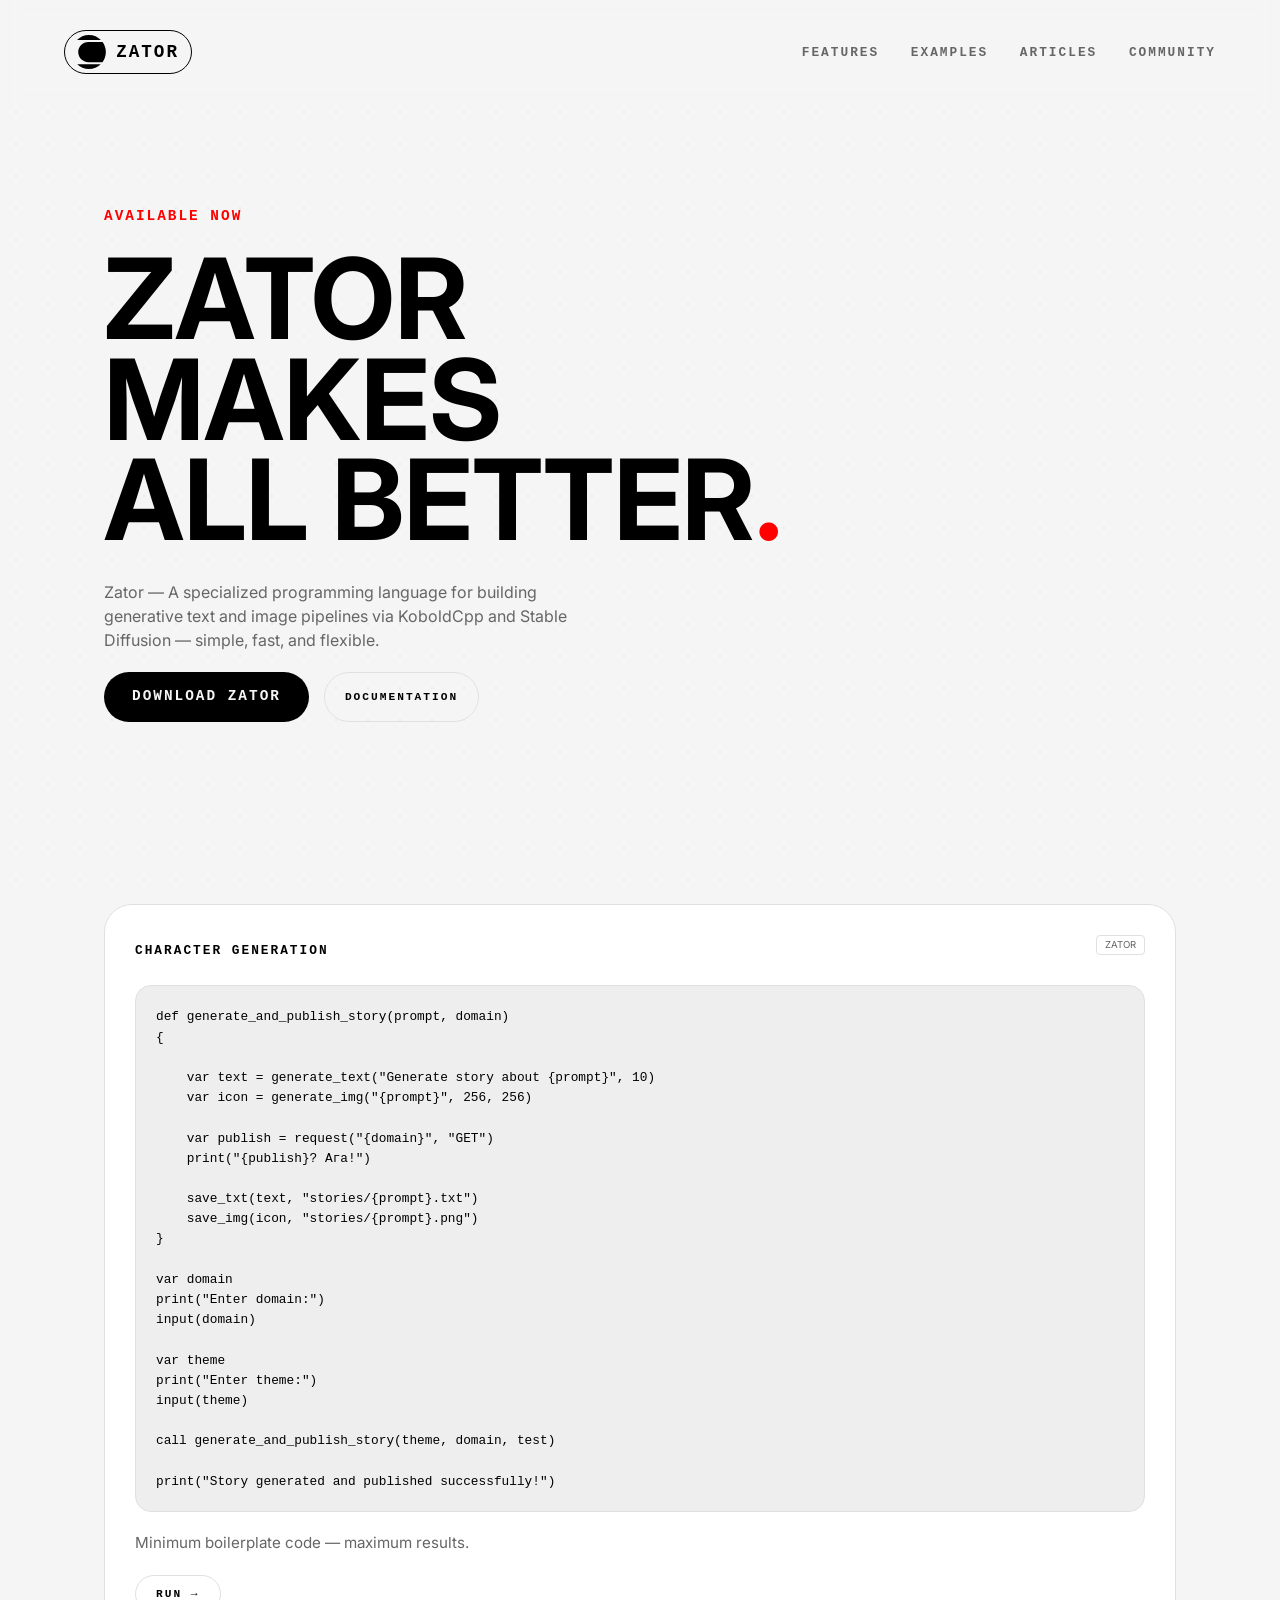
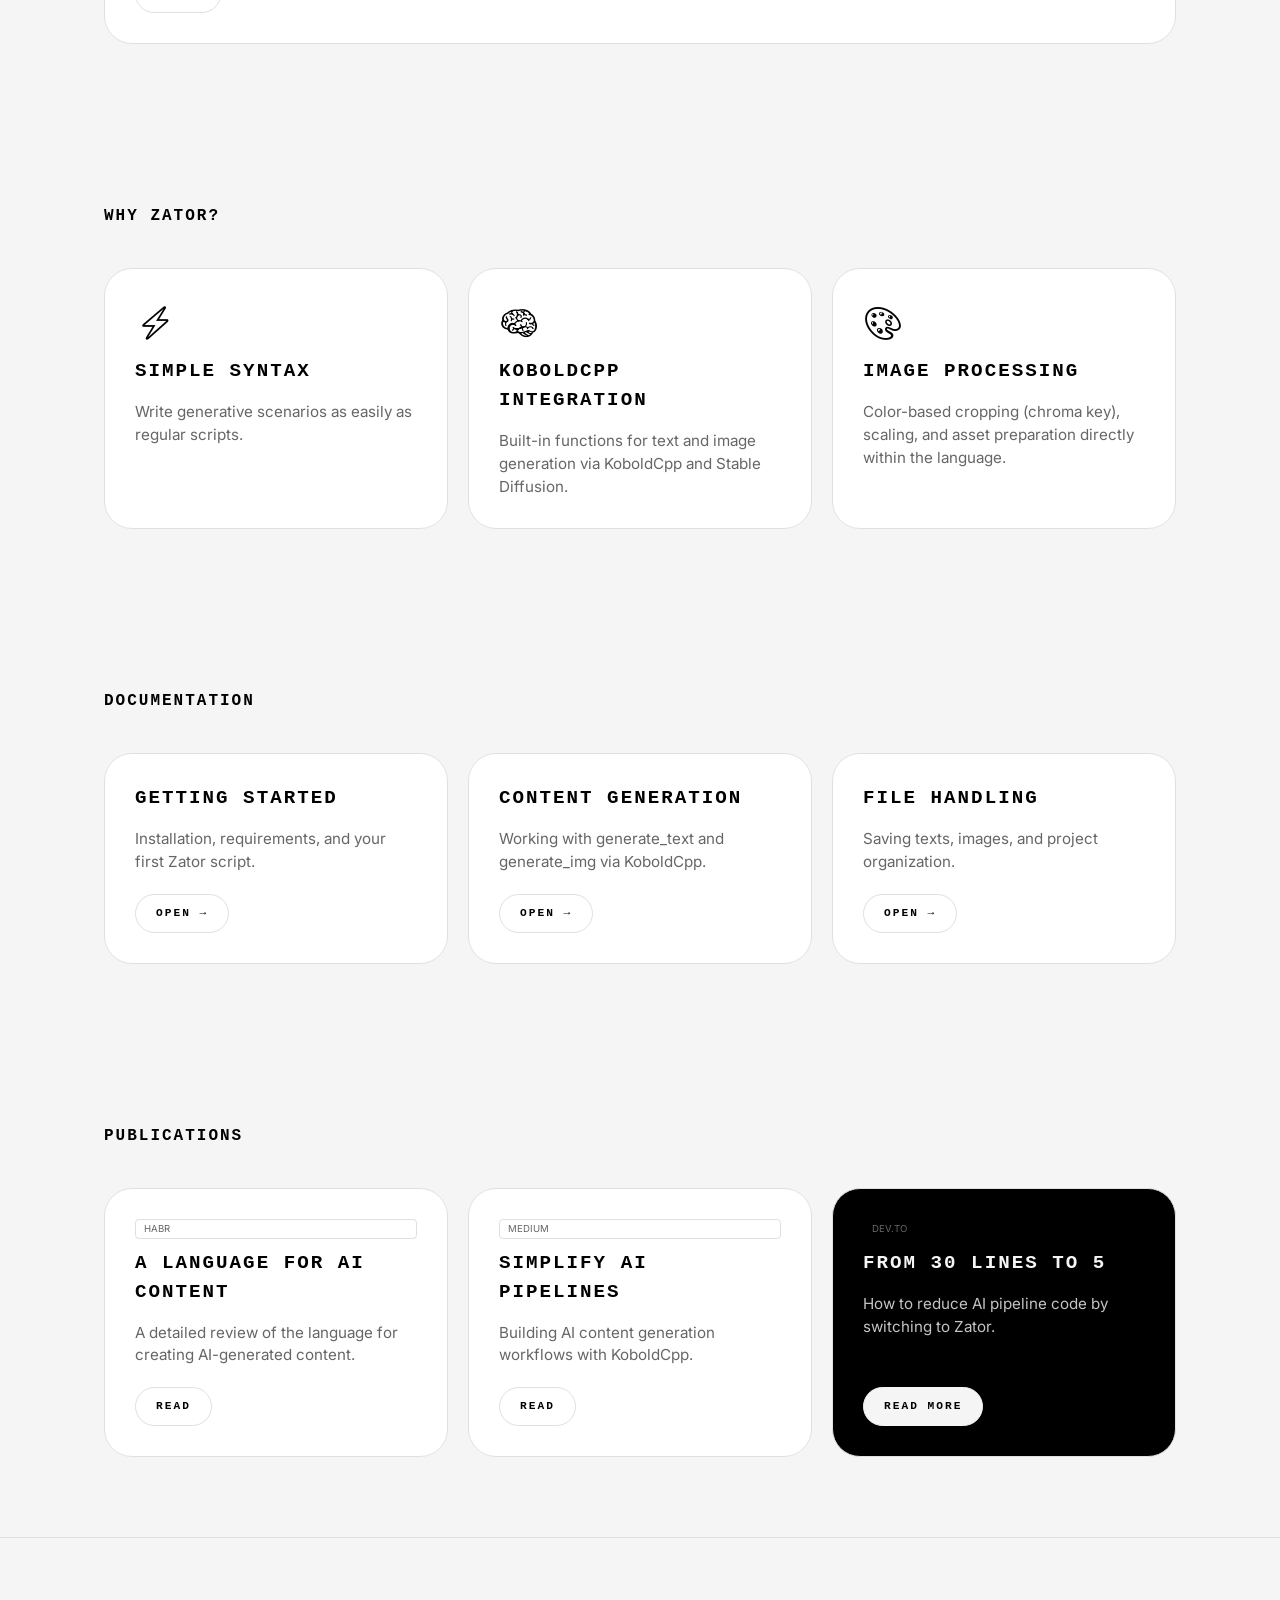
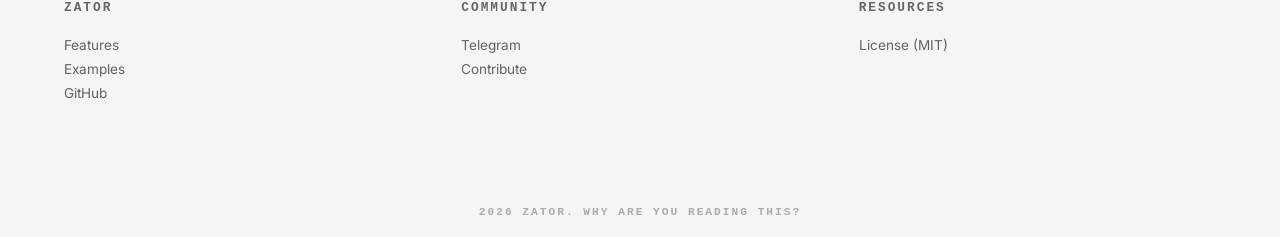
==== index.html @ 0984778e "Add files via upload" ====
<!DOCTYPE html>
<html lang="ru">
<head>
	<meta charset="UTF-8" />
	<meta name="viewport" content="width=device-width, initial-scale=1.0" />
	<link href="images/icon-black.svg" rel="icon">
	<title>Zator</title>
	
	<link rel="stylesheet" href="style.css">
    <link rel="preconnect" href="https://fonts.googleapis.com">
    <link rel="preconnect" href="https://fonts.gstatic.com" crossorigin>
	<link href="https://fonts.googleapis.com/css2?family=Noto+Emoji:wght@300..700&display=swap" rel="stylesheet">
    <link href="https://fonts.googleapis.com/css2?family=Inter:wght@300;400;700&family=JetBrains+Mono:wght@400;700&display=swap" rel="stylesheet">
	
	<script>
    (function() {
        if (!sessionStorage.getItem('lang_redirected')) {
            const userLang = navigator.language || navigator.userLanguage; 
            
            if (!userLang.toLowerCase().startsWith('ru')) {
                sessionStorage.setItem('lang_redirected', 'true');
                window.location.href = 'en.html'; 
            }
        }
    })();
</script>
</head>
<body>

    <div class="grid-bg"></div>

    <header>
        <div class="logo-box ndot">
            <img src="images/icon-black.svg" alt="Logo" height="34" style="margin-right: 10px;">
            ZATOR
        </div>
        <nav class="ndot">
            <a href="#features">Features</a>
            <a href="#examples">Examples</a>
            <a href="#articles">Articles</a>
            <a href="#community">Community</a>
        </nav>
    </header>

    <main>
	<div>
        <!-- Hero Section -->
        <section class="hero">
            <p class="hero-badge ndot">Available Now</p>
            <h1>ZATOR<br>MAKES<br>ALL BETTER<span style="color: var(--accent-red);">.</span></h1>
            <p style="max-width: 500px; color: var(--text-soft);">
                Zator — специализированный язык программирования для генерации и обработки AI-контента через KoboldCpp и Stable Diffusion.
            </p>
            <div style="display: flex; gap: 15px; flex-wrap: wrap;">
                <a href="https://github.com/4ds-dev/zator/releases/latest/download/zator.exe" class="btn btn-black ndot">Download .EXE</a>
                <a href="https://github.com/4ds-dev/zator/blob/main/README.md" class="btn btn-outline ndot">Documentation</a>
            </div>
        </section>
	
        <!-- Main Example Widget -->
        <section id="examples">
            <div class="card" style="width: 100%;">
                <div style="display: flex; justify-content: space-between; align-items: center;">
                    <span class="ndot" style="font-size: 0.8rem;">Script Example</span>
                    <span class="tag">zator_v0.0.2</span>
                </div>
                <pre><code>def generate_and_publish_story(prompt, domain)
{

    var text = generate_text("Generate story about {prompt}", 10)
    var icon = generate_img("{prompt}", 256, 256)

    var publish = request("{domain}", "GET")
    print("{publish}? Ага!")

    save_txt(text, "stories/{prompt}.txt")
    save_img(icon, "stories/{prompt}.png")
}

var domain
print("Enter domain:")
input(domain)

var theme
print("Enter theme:")
input(theme)

call generate_and_publish_story(theme, domain, test)

print("Story generated and published successfully!")</code></pre>
                <p>Минимум кода — максимум результата.</p>
			<a href="/interpreter" class="btn btn-outline ndot" style="font-size: 0.7rem;">Run →</a>
            </div>
        </section>

        <!-- Features Grid -->
        <section id="features">
            <h2 class="ndot" style="margin-bottom: 40px; font-size: 1rem;">Capabilities</h2>
            <div class="grid-layout">
                <div class="card">
                    <span class="emoji">⚡</span>
                    <h3 class="ndot">Simple Syntax</h3>
                    <p>Пишите генеративные сценарии так же легко, как обычные скрипты.</p>
                </div>
                <div class="card">
                    <span class="emoji">🧠</span>
                    <h3 class="ndot">KoboldCpp</h3>
                    <p>Встроенная интеграция для генерации текста и изображений.</p>
                </div>
                <div class="card">
                    <span class="emoji">🎨</span>
                    <h3 class="ndot">Processing</h3>
                    <p>Обрезка по цвету (chroma key) и масштабирование прямо в языке.</p>
                </div>
            </div>
        </section>

        <!-- Documentation Blocks -->
        <section id="docs">
            <h2 class="ndot" style="margin-bottom: 40px; font-size: 1rem;">Resources</h2>
            <div class="grid-layout">
                <div class="card">
                    <h3 class="ndot">Getting Started</h3>
                    <p>Установка и ваш первый скрипт.</p>
                    <a href="https://github.com/4ds-dev/zator/blob/main/README.md#2" class="btn btn-outline ndot" style="font-size: 0.7rem;">Open →</a>
                </div>
                <div class="card">
                    <h3 class="ndot">AI Functions</h3>
                    <p>Работа с generate_text и generate_img.</p>
                    <a href="https://github.com/4ds-dev/zator/blob/main/README.md#4" class="btn btn-outline ndot" style="font-size: 0.7rem;">Open →</a>
                </div>
                <div class="card">
                    <h3 class="ndot">File System</h3>
                    <p>Сохранение и организация проектов.</p>
                    <a href="https://github.com/4ds-dev/zator/blob/main/README.md#6" class="btn btn-outline ndot" style="font-size: 0.7rem;">Open →</a>
                </div>
            </div>
        </section>

        <!-- Articles -->
        <section id="articles">
            <h2 class="ndot" style="margin-bottom: 40px; font-size: 1rem;">Press</h2>
            <div class="grid-layout">
                <div class="card">
                    <span class="platform-tag">Habr</span>
                    <h3 class="ndot">Язык для AI-контента</h3>
                    <p>Подробный обзор интеграции с KoboldCpp.</p>
                    <a href="https://habr.com/ru/articles/1002076/" class="btn btn-outline ndot" style="font-size: 0.7rem;">Read</a>
                </div>
                <div class="card">
                    <span class="platform-tag">Medium</span>
                    <h3 class="ndot">Simplify Pipelines</h3>
                    <p>Building AI content generation workflows.</p>
                    <a href="#" class="btn btn-outline ndot" style="font-size: 0.7rem;">Read</a>
                </div>
                <article class="card" style="background: var(--text); color: var(--bg);">
                    <span class="platform-tag" style="border-color: rgba(0,0,0,0.2);">Dev.to</span>
                    <h3 class="ndot" style="color: var(--bg);">From 30 Lines to 5</h3>
                    <p style="color: var(--bg); opacity: 0.8;">How to reduce boilerplate in your AI projects by switching to Zator.</p>
                    <a href="https://dev.to/4ds-dev/from-30-lines-of-python-to-5-lines-of-zator-building-ai-pipelines-the-simple-way-81a" class="btn-outline ndot" style="background: var(--bg); color: var(--text); border-color: var(--bg);">Read More</a>
                </article>
            </div>
        </section>
    </main>

    <!-- Footer -->
    <footer>
        <div>
            <h5 class="ndot">Zator</h5>
            <ul>
                <li><a href="/#features">Возможности</a></li>
                <li><a href="/#examples">Примеры</a></li>
                <li><a href="https://github.com/4ds-dev/zator">GitHub</a></li>
            </ul>
        </div>
        <div>
            <h5 class="ndot">Community</h5>
            <ul>
                <li><a href="https://t.me/test4ds">Telegram</a></li>
                <li><a href="https://t.me/testhleb">Support</a></li>
            </ul>
        </div>
        <div>
            <h5 class="ndot">Legal</h5>
            <ul>
                <li><a href="https://github.com/4ds-dev/zator?tab=MIT-1-ov-file">License (MIT)</a></li>
            </ul>
        </div>
    </footer>

    <div class="footer-bottom ndot">
        2026 Zator. Бебебе. 
    </div>

    <script>
        // Эффект появления при скролле
        const observer = new IntersectionObserver((entries) => {
            entries.forEach(entry => {
                if (entry.isIntersecting) {
                    entry.target.style.opacity = '1';
                    entry.target.style.transform = 'translateY(0)';
                }
            });
        }, { threshold: 0.1 });

        document.querySelectorAll('.card, section h2').forEach(el => {
            el.style.opacity = '0';
            el.style.transform = 'translateY(20px)';
            el.style.transition = 'all 0.6s ease-out';
            observer.observe(el);
        });
    </script>
</body>
</html>
---- style.css ----
:root {
    --bg: #000000;
    --text: #ffffff;
    --accent-red: #ff0000;
    --card-bg: #111111;
    --border: #222222;
    --text-soft: #999999;
    --code-bg: #0a0a0a;
}

@media (prefers-color-scheme: light) {
    :root {
        --bg: #f5f5f5;
        --text: #000000;
        --card-bg: #ffffff;
        --border: #e0e0e0;
        --text-soft: #666666;
        --code-bg: #eeeeee;
    }
}

/* ������� ��������� */
* {
    margin: 0;
    padding: 0;
    box-sizing: border-box;
    cursor: crosshair;
}

body {
    font-family: 'Inter', sans-serif;
    background-color: var(--bg);
    color: var(--text);
    line-height: 1.5;
    overflow-x: hidden;
}

.ndot {
    text-transform: uppercase;
    letter-spacing: 2px;
    font-weight: 700;
    font-family: 'Courier New', Courier, monospace;
}

/* �������� ����� Nothing */
.grid-bg {
    position: fixed;
    top: 0; left: 0; width: 100%; height: 100%;
    background-image: radial-gradient(var(--border) 1px, transparent 1px);
    background-size: 32px 32px;
    z-index: -1;
    opacity: 0.5;
}

/* ��������� */
header {
    padding: 30px 5vw;
    display: flex;
    justify-content: space-between;
    align-items: center;
    position: sticky;
    top: 0;
    background: rgba(var(--bg), 0.8);
    backdrop-filter: blur(10px);
    z-index: 100;
}

.logo-box {
    border: 1.5px solid var(--text);
    padding: 4px 12px;
    border-radius: 50px;
    font-size: 1.1rem;
    display: flex;
    align-items: center;
    text-decoration: none;
    color: var(--text);
}

nav a {
    text-decoration: none;
    color: var(--text-soft);
    margin-left: 20px;
    font-size: 0.8rem;
    transition: color 0.2s;
}

nav a:hover { color: var(--text); }

/* ������� */
main {
    max-width: 1200px;
    margin: 0 auto;
    padding: 0 5vw;
}

section { padding: 80px 0; }

/* Hero ������ */
.hero {
    min-height: 80vh;
    display: flex;
    flex-direction: column;
    justify-content: center;
}

.hero-badge {
    color: var(--accent-red);
    font-size: 0.9rem;
    margin-bottom: 20px;
}

.hero h1, .section-title {
    font-size: clamp(3rem, 10vw, 7rem);
    line-height: 0.9;
    margin-bottom: 30px;
    font-weight: 700;
}

.emoji {
    font-family: "Noto Emoji", sans-serif;
    font-weight: 700;
    font-size: 2rem; 
    margin-bottom: 10px;
}

/* ����� � �������� */
.grid-layout {
    display: grid;
    grid-template-columns: repeat(auto-fit, minmax(300px, 1fr));
    gap: 20px;
}

.card {
    background: var(--card-bg);
    border: 1px solid var(--border);
    border-radius: 28px;
    padding: 30px;
    transition: transform 0.3s cubic-bezier(0.4, 0, 0.2, 1);
    display: flex;
    flex-direction: column;
    text-decoration: none;
    color: inherit;
}

.card:hover { transform: scale(1.01); border-color: var(--text-soft); }
.card h3 { font-size: 1.2rem; margin-bottom: 15px; }
.card p { color: var(--text-soft); font-size: 0.95rem; flex-grow: 1; }

/* ������ */
.btn {
    display: inline-flex;
    align-items: center;
    justify-content: center;
    padding: 14px 28px;
    border-radius: 50px;
    text-decoration: none;
    font-weight: 700;
    font-size: 0.9rem;
    margin-top: 20px;
    transition: 0.2s;
}

.btn-black { background: var(--text); color: var(--bg); }
.btn-outline {
	display: inline-flex;
	align-items: center;
	justify-content: center;
	padding: 10px 20px;
	border-radius: 50px;
	border: 1px solid var(--border);
	color: var(--text);
	text-decoration: none;
	font-weight: 700;
	font-size: 0.7rem;
	transition: 0.2s;
	width: fit-content;
}

.btn-outline:hover { 
	background: var(--text); 
	color: var(--bg); 
}

/* ���� */
.platform-tag, .tag {
    font-size: 0.6rem;
    text-transform: uppercase;
    padding: 2px 8px;
    border: 1px solid var(--border);
    border-radius: 4px;
    margin-bottom: 10px;
    display: inline-block;
    color: var(--text-soft);
}

/* ����� ���� */
pre {
    padding: 20px;
    border-radius: 16px;
    font-family: 'JetBrains Mono', monospace;
    font-size: 0.8rem;
    overflow-x: auto;
    margin: 20px 0;
    background: var(--code-bg);
    color: var(--text);
    border: 1px solid var(--border);
}

.c-kw { color: var(--text); font-weight: 700; }
.c-st { color: var(--text-soft); }             
.c-fn { color: var(--accent-red); }            
.c-cm { color: #444; font-style: italic; }     

/* ����� ��� ��������� Zator */
.editor-container {
    margin-top: 40px;
    background: var(--card-bg);
    border: 1px solid var(--border);
    border-radius: 28px;
    overflow: hidden;
}

.editor-header {
    padding: 15px 25px;
    border-bottom: 1px solid var(--border);
    display: flex;
    justify-content: space-between;
    align-items: center;
    background: rgba(255,255,255,0.02);
}

.code-editor {
    width: 100%;
    height: 300px;
    background: var(--code-bg);
    color: var(--text);
    border: none;
    padding: 25px;
    font-family: 'JetBrains Mono', monospace;
    font-size: 0.9rem;
    outline: none;
    resize: vertical;
}

.output-panel {
    background: var(--bg);
    border-top: 1px solid var(--border);
    padding: 20px 25px;
    min-height: 80px;
    font-family: 'JetBrains Mono', monospace;
    font-size: 0.85rem;
    color: var(--text-soft);
}

.output-label {
    font-size: 0.6rem;
    color: var(--text-soft);
    margin-bottom: 10px;
    display: block;
}

/* ����� */
footer {
    padding: 60px 5vw;
    border-top: 1px solid var(--border);
    display: grid;
    grid-template-columns: repeat(auto-fit, minmax(150px, 1fr));
    gap: 40px;
}

footer h5 { margin-bottom: 15px; font-size: 0.8rem; color: var(--text-soft); }
footer ul { list-style: none; }
footer a { color: var(--text); text-decoration: none; font-size: 0.85rem; opacity: 0.6; }
footer a:hover { opacity: 1; }

.footer-bottom {
    padding: 40px 5vw;
    text-align: center;
    font-size: 0.7rem;
    opacity: 0.3;
}

/* ������������ */
@media (max-width: 768px) {
    header nav { display: none; }
    .hero h1, .section-title { font-size: 3.5rem; }
}
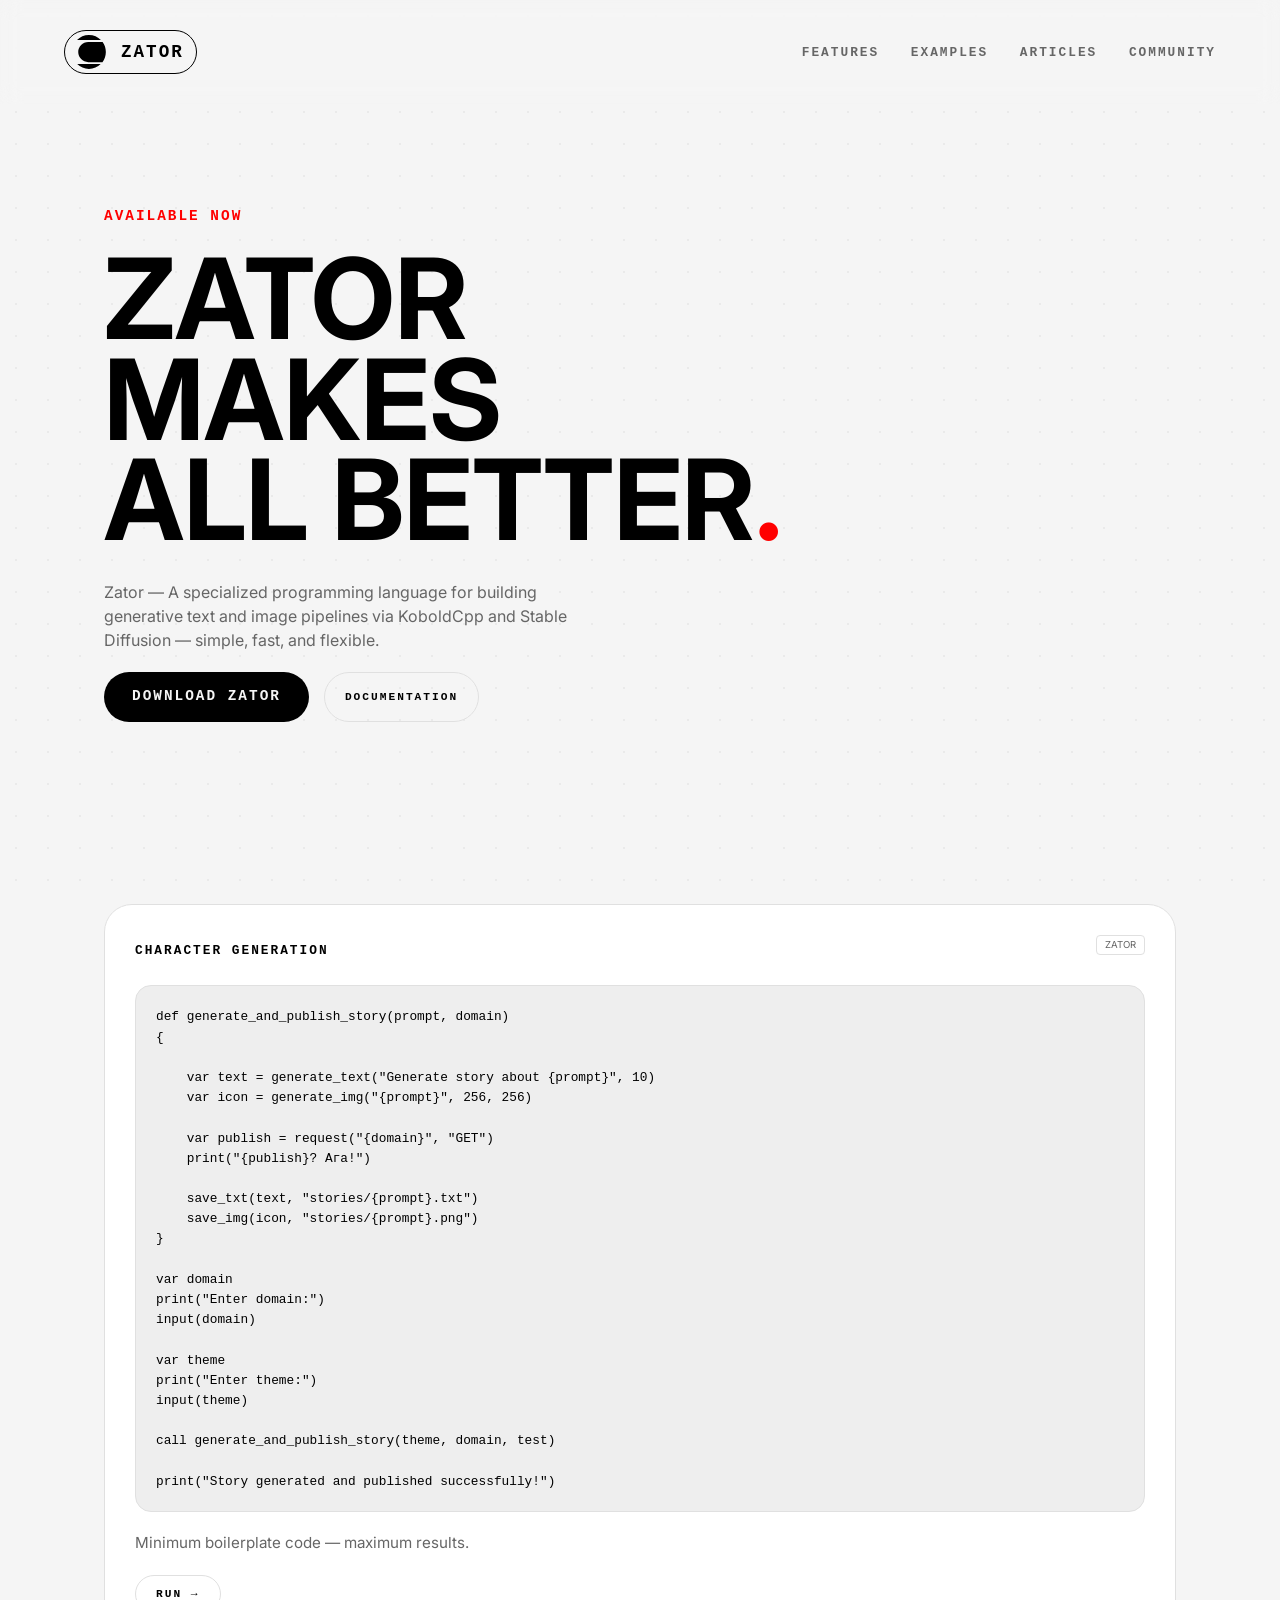
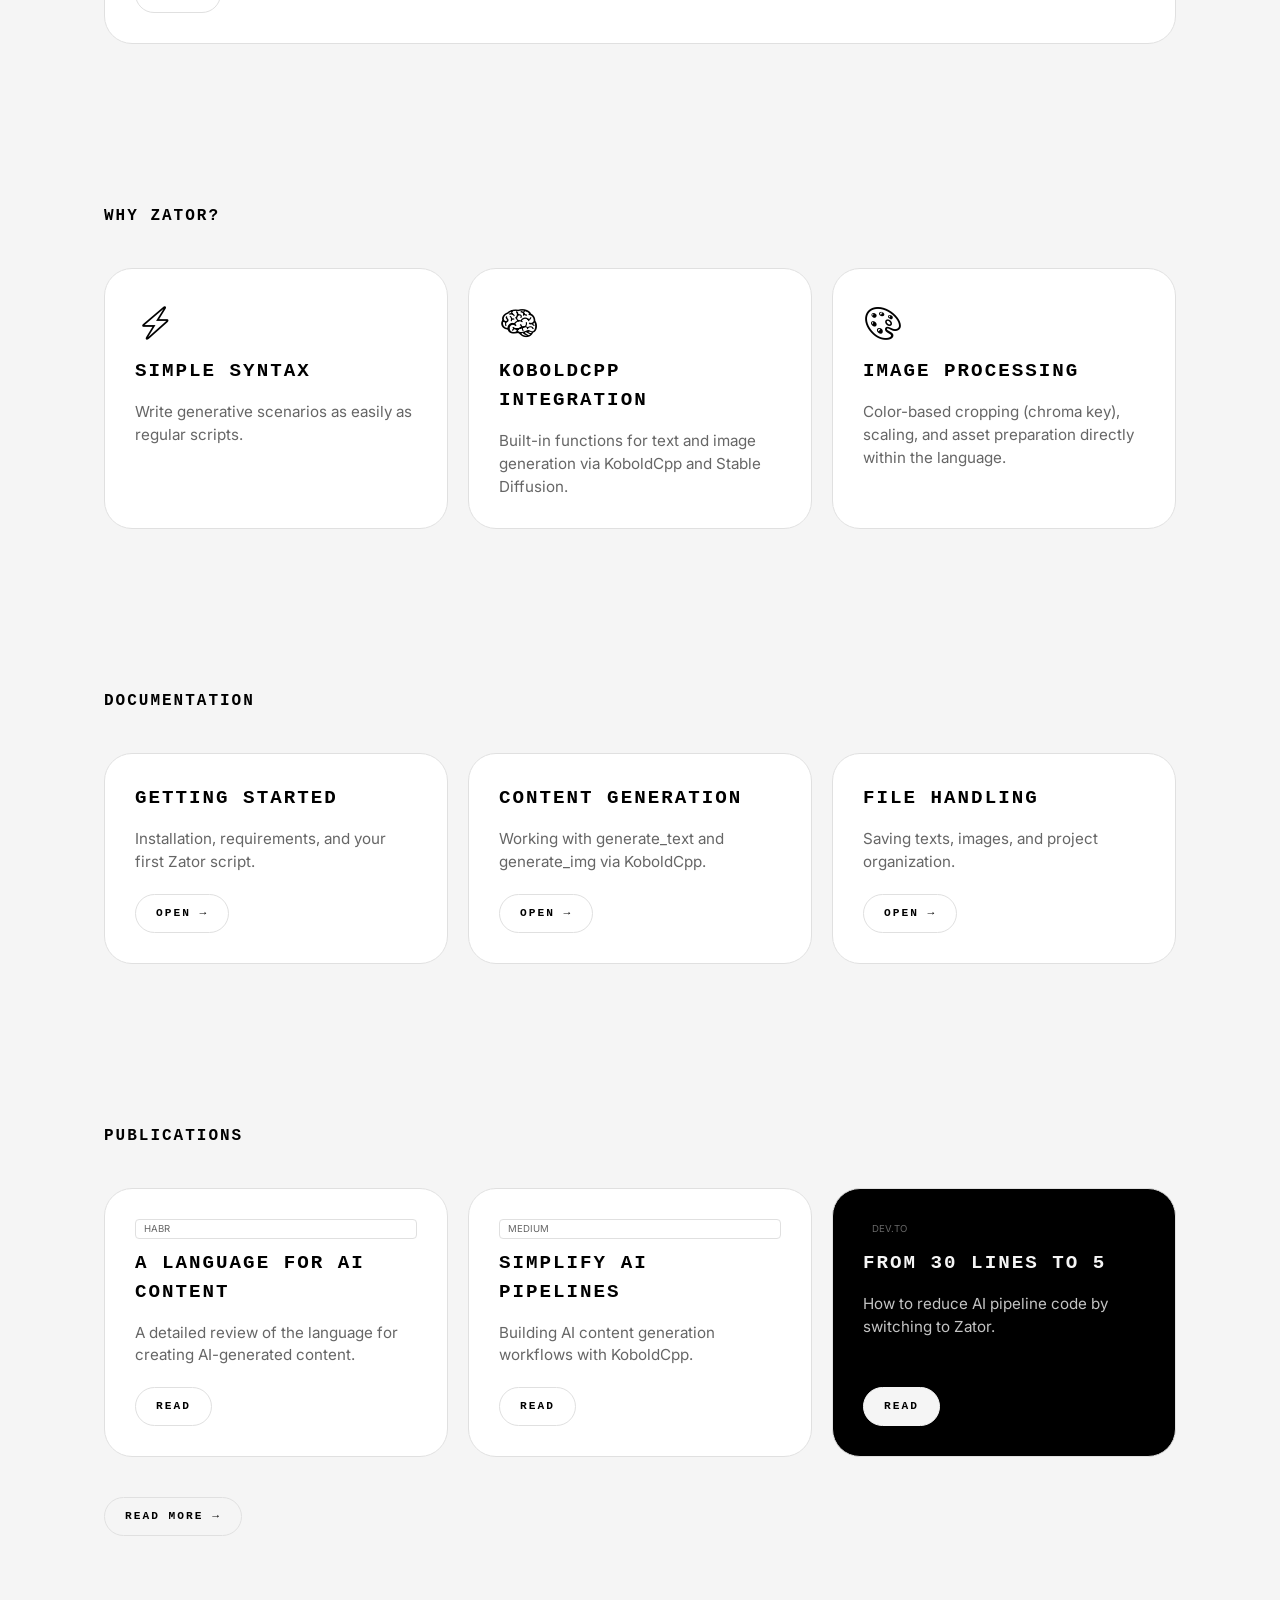
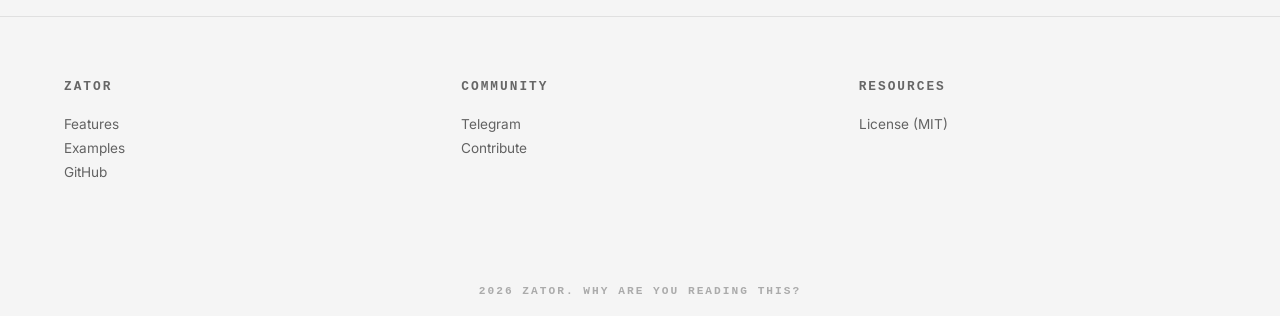
==== commit b605bae9: "Adaptive logo (black theme)" ====
--- a/index.html
+++ b/index.html
@@ -31,9 +31,9 @@
 
     <header>
         <div class="logo-box ndot">
-            <img src="images/icon-black.svg" alt="Logo" height="34" style="margin-right: 10px;">
-            ZATOR
-        </div>
+			<div class="logo-icon"></div>
+			ZATOR
+		</div>
         <nav class="ndot">
             <a href="#features">Features</a>
             <a href="#examples">Examples</a>
@@ -157,8 +157,9 @@
                     <span class="platform-tag" style="border-color: rgba(0,0,0,0.2);">Dev.to</span>
                     <h3 class="ndot" style="color: var(--bg);">From 30 Lines to 5</h3>
                     <p style="color: var(--bg); opacity: 0.8;">How to reduce boilerplate in your AI projects by switching to Zator.</p>
-                    <a href="https://dev.to/4ds-dev/from-30-lines-of-python-to-5-lines-of-zator-building-ai-pipelines-the-simple-way-81a" class="btn-outline ndot" style="background: var(--bg); color: var(--text); border-color: var(--bg);">Read More</a>
+                    <a href="https://dev.to/4ds-dev/from-30-lines-of-python-to-5-lines-of-zator-building-ai-pipelines-the-simple-way-81a" class="btn-outline ndot" style="background: var(--bg); color: var(--text); border-color: var(--bg);">Read</a>
                 </article>
+				<a href="/articles" class="btn btn-outline ndot" style="font-size: 0.7rem;">Read more →</a>
             </div>
         </section>
     </main>
--- a/style.css
+++ b/style.css
@@ -8,6 +8,15 @@
     --code-bg: #0a0a0a;
 }
 
+.logo-icon {
+    width: 34px; 
+    height: 34px;
+    margin-right: 10px;
+    background-image: url('images/logo.svg');
+    background-size: contain;
+    background-repeat: no-repeat;
+}
+
 @media (prefers-color-scheme: light) {
     :root {
         --bg: #f5f5f5;
@@ -16,6 +25,9 @@
         --border: #e0e0e0;
         --text-soft: #666666;
         --code-bg: #eeeeee;
+    }
+	.logo-icon {
+        background-image: url('images/icon-black.svg');
     }
 }
 
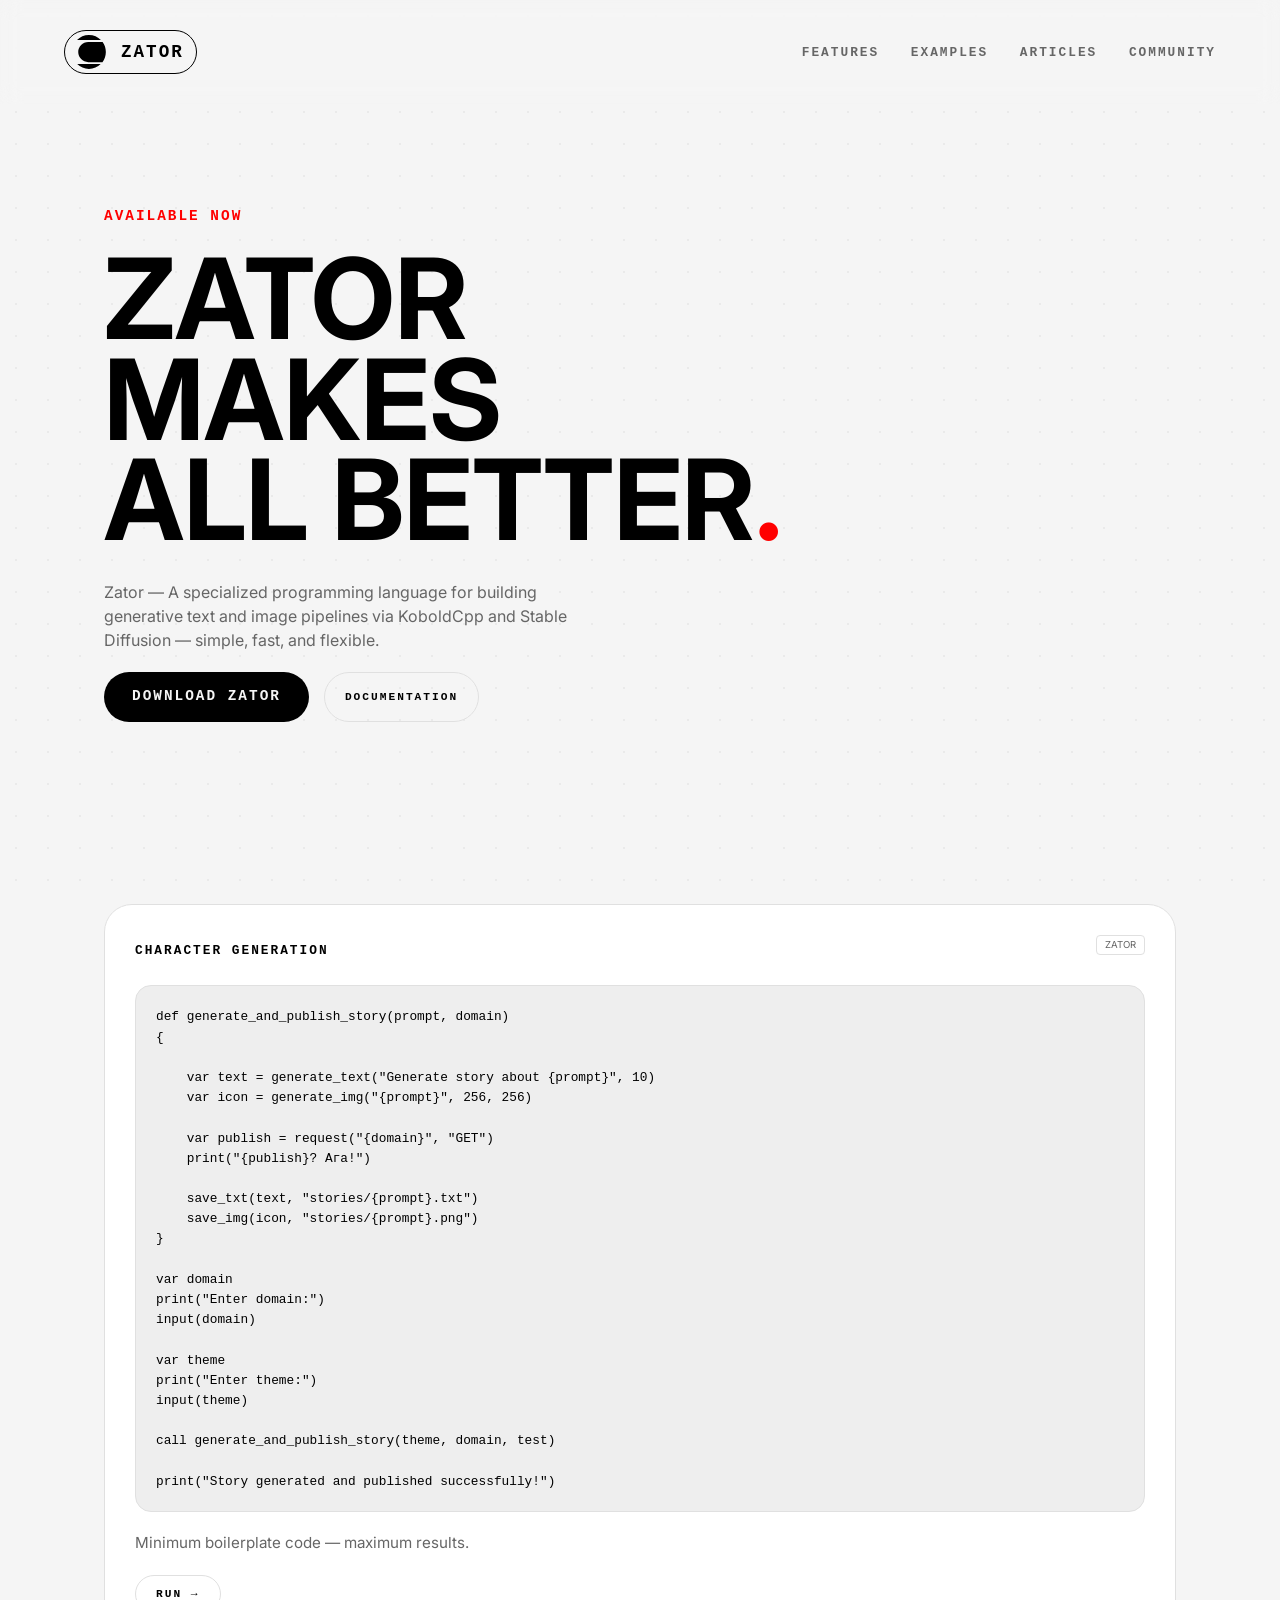
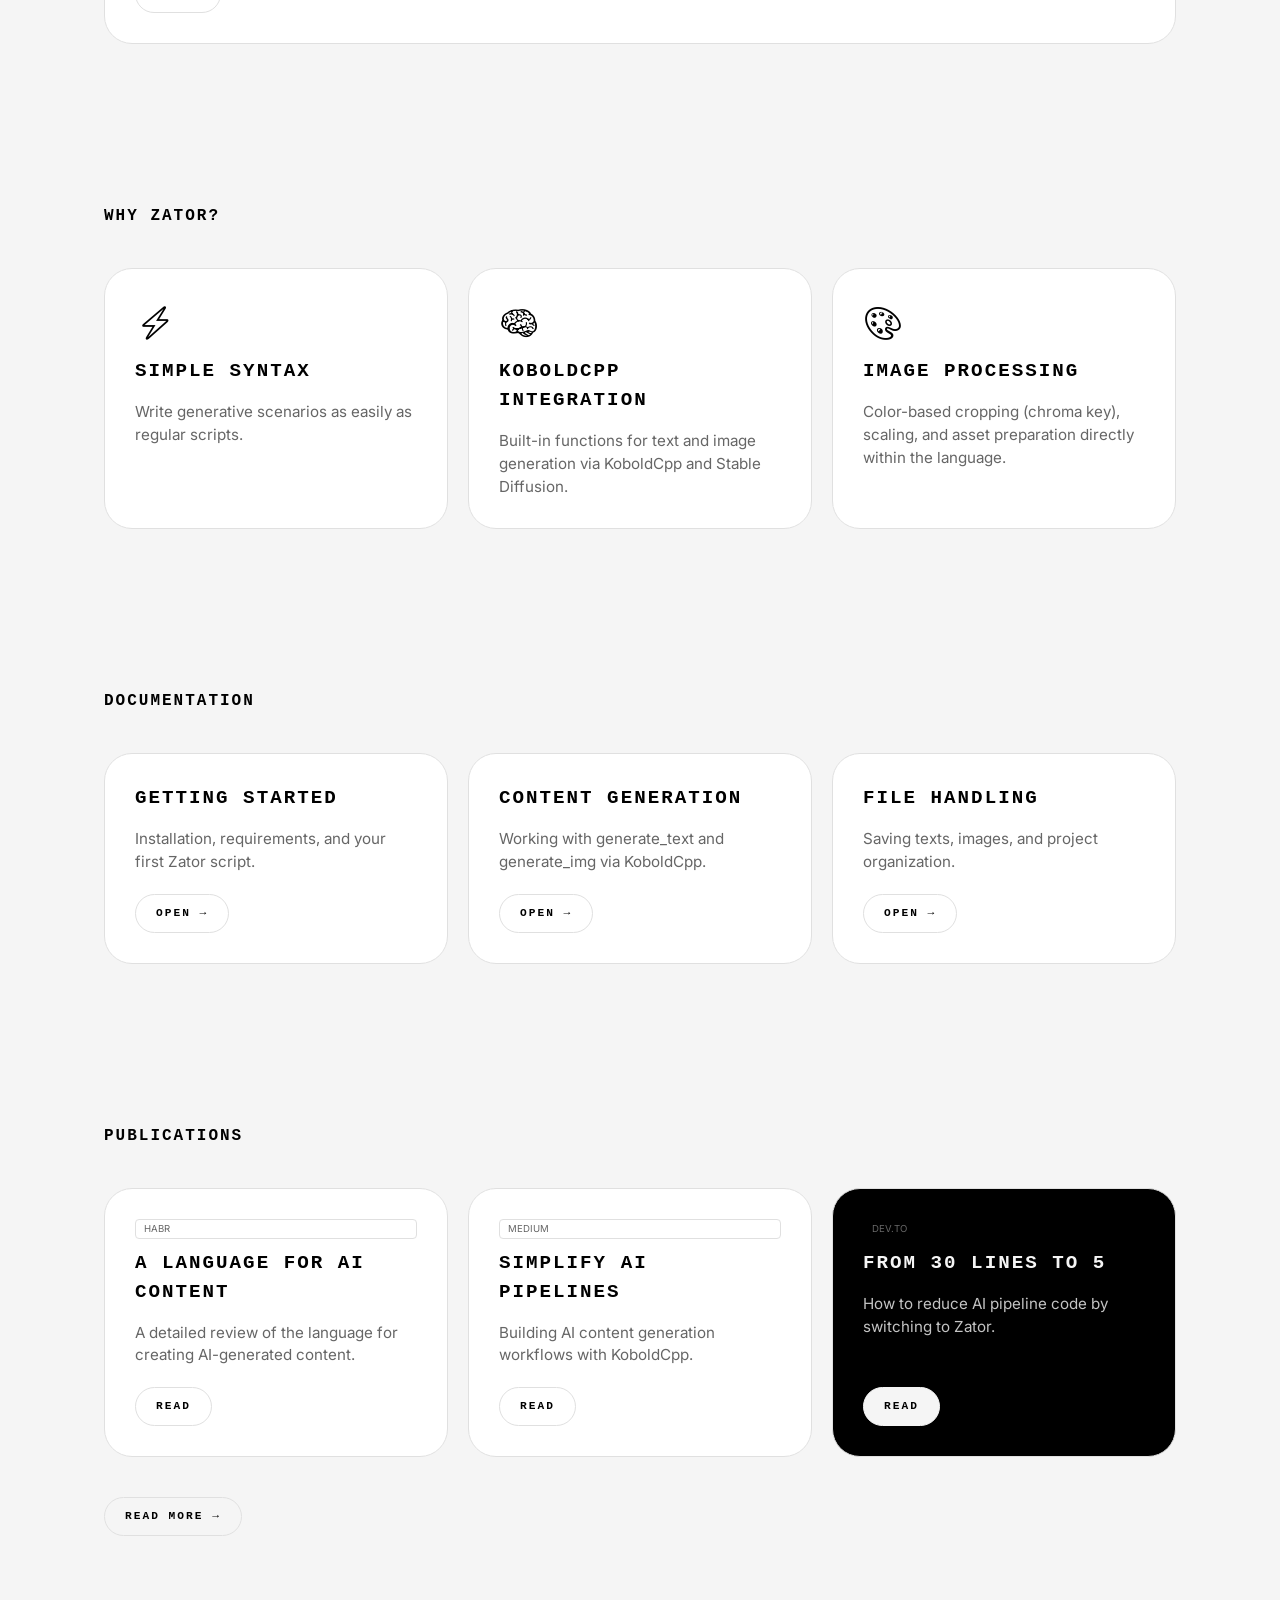
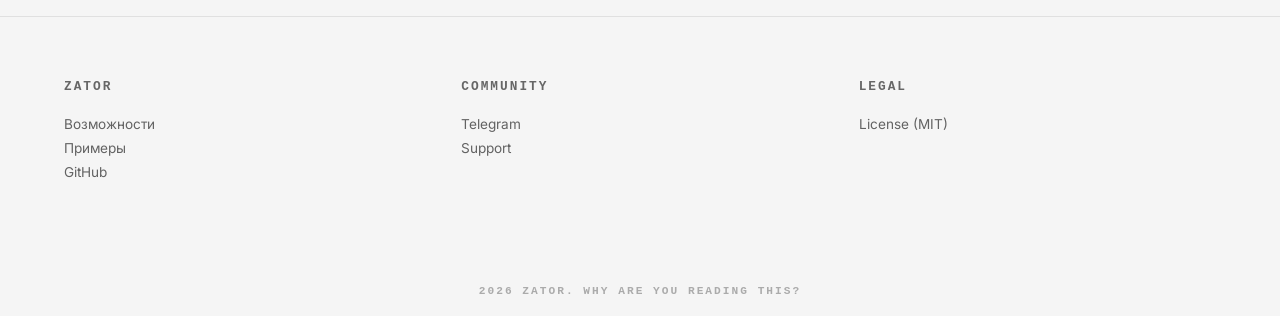
==== commit a2d2c41e: "Add email address" ====
--- a/index.html
+++ b/index.html
@@ -178,7 +178,7 @@
             <h5 class="ndot">Community</h5>
             <ul>
                 <li><a href="https://t.me/test4ds">Telegram</a></li>
-                <li><a href="https://t.me/testhleb">Support</a></li>
+                <li><a href="mailto:4ds.dev@gmail.com">Support</a></li>
             </ul>
         </div>
         <div>
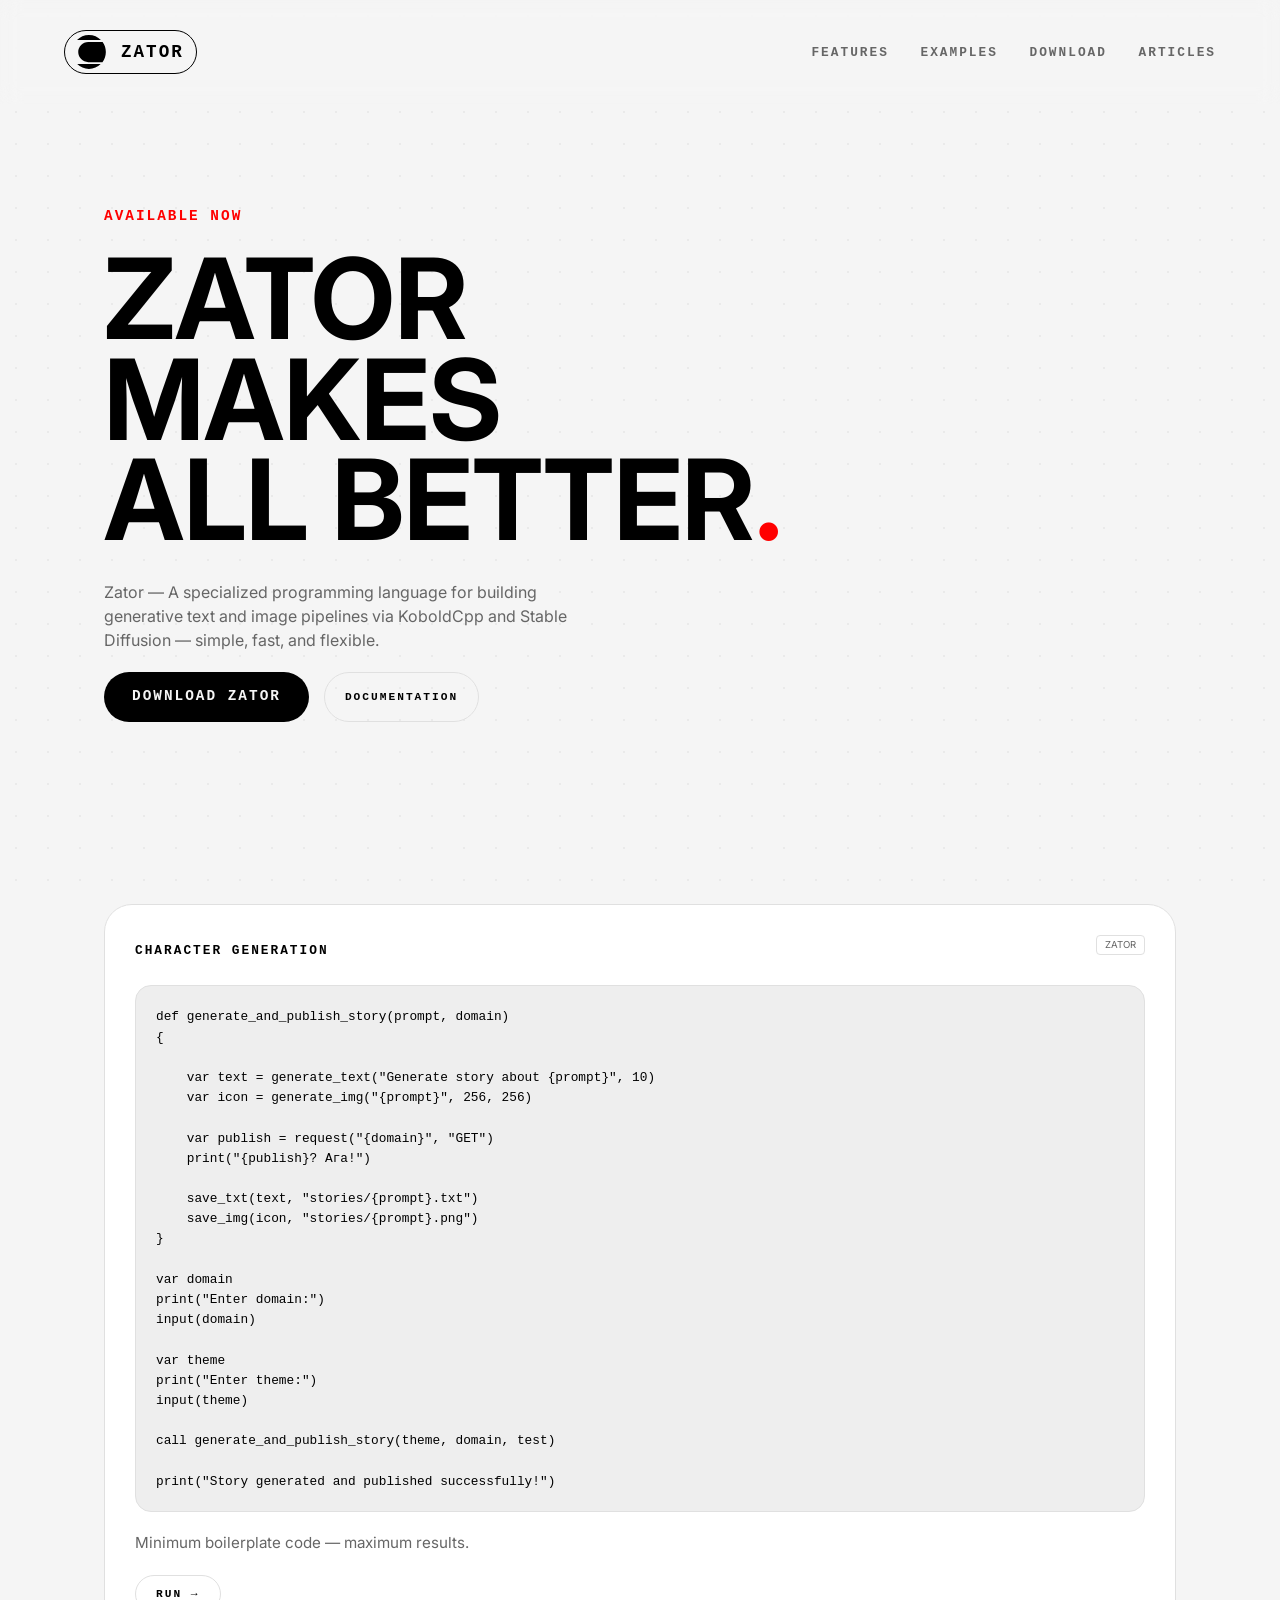
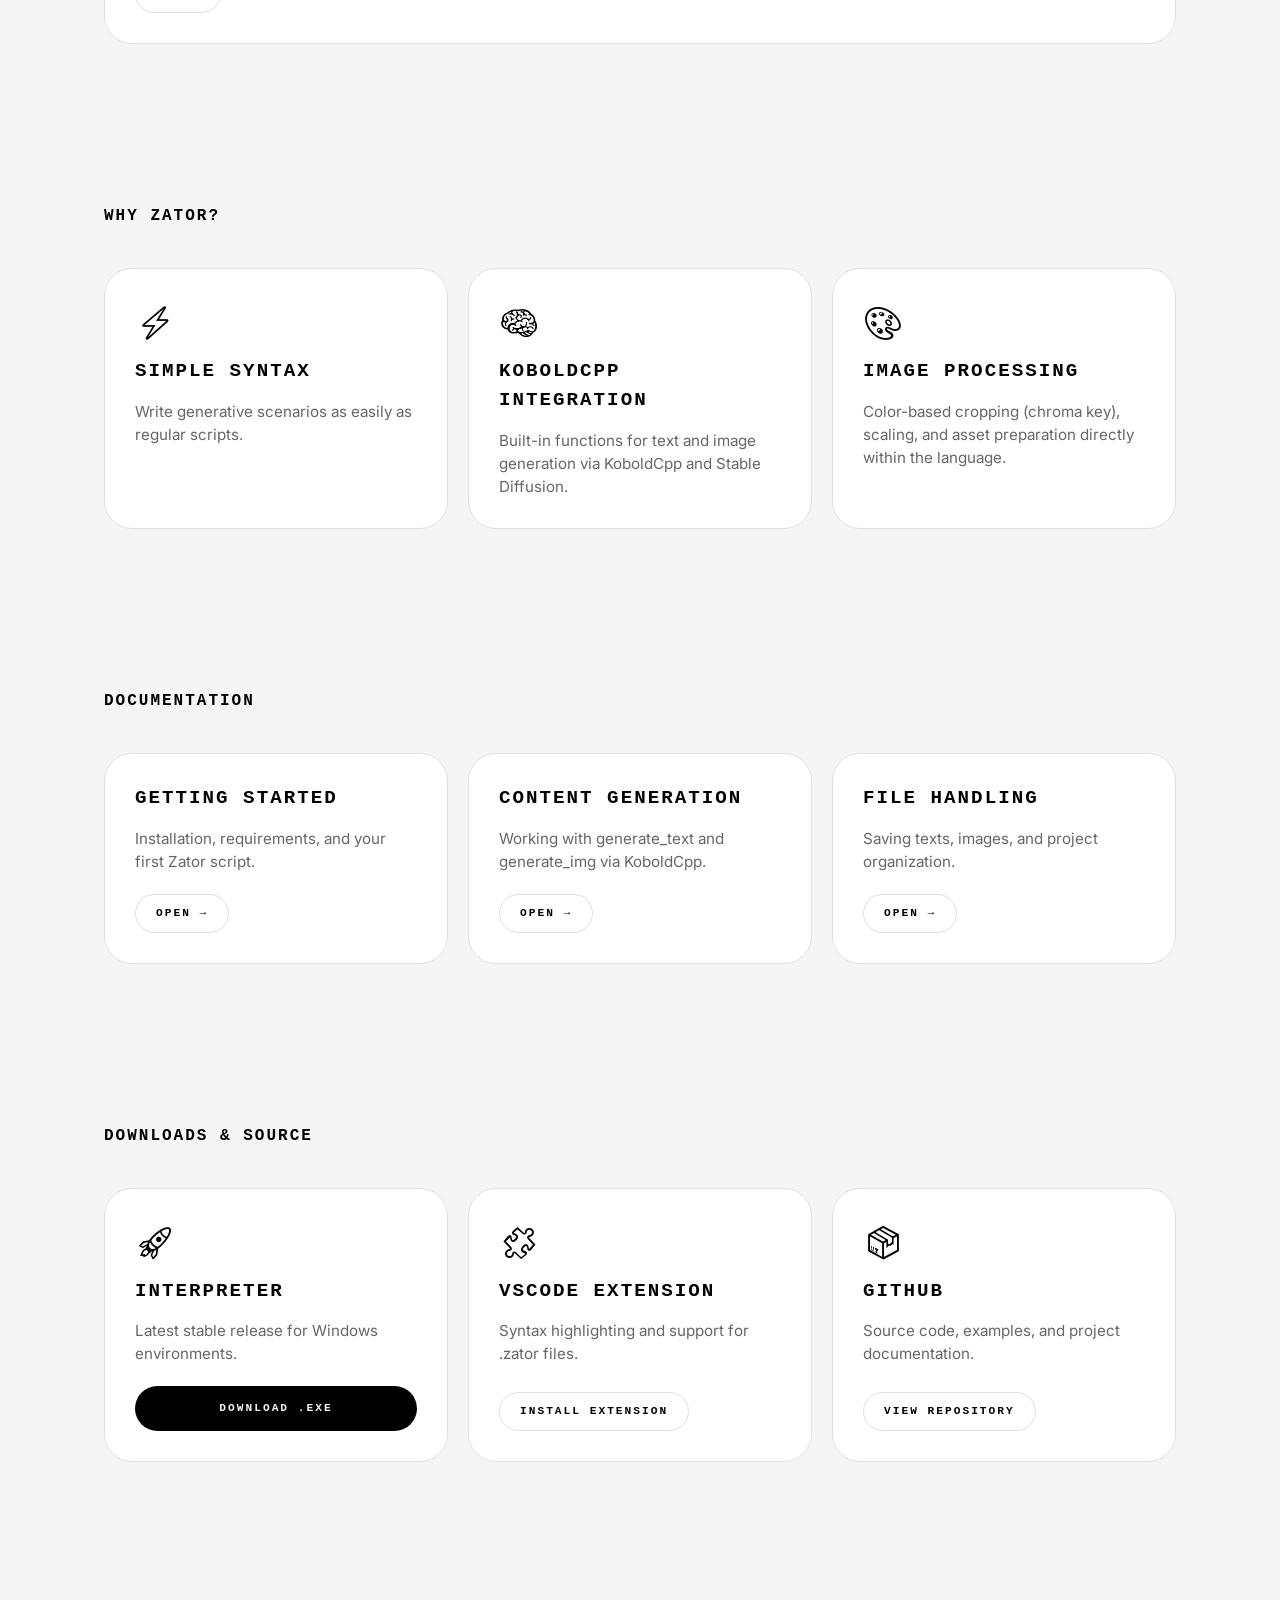
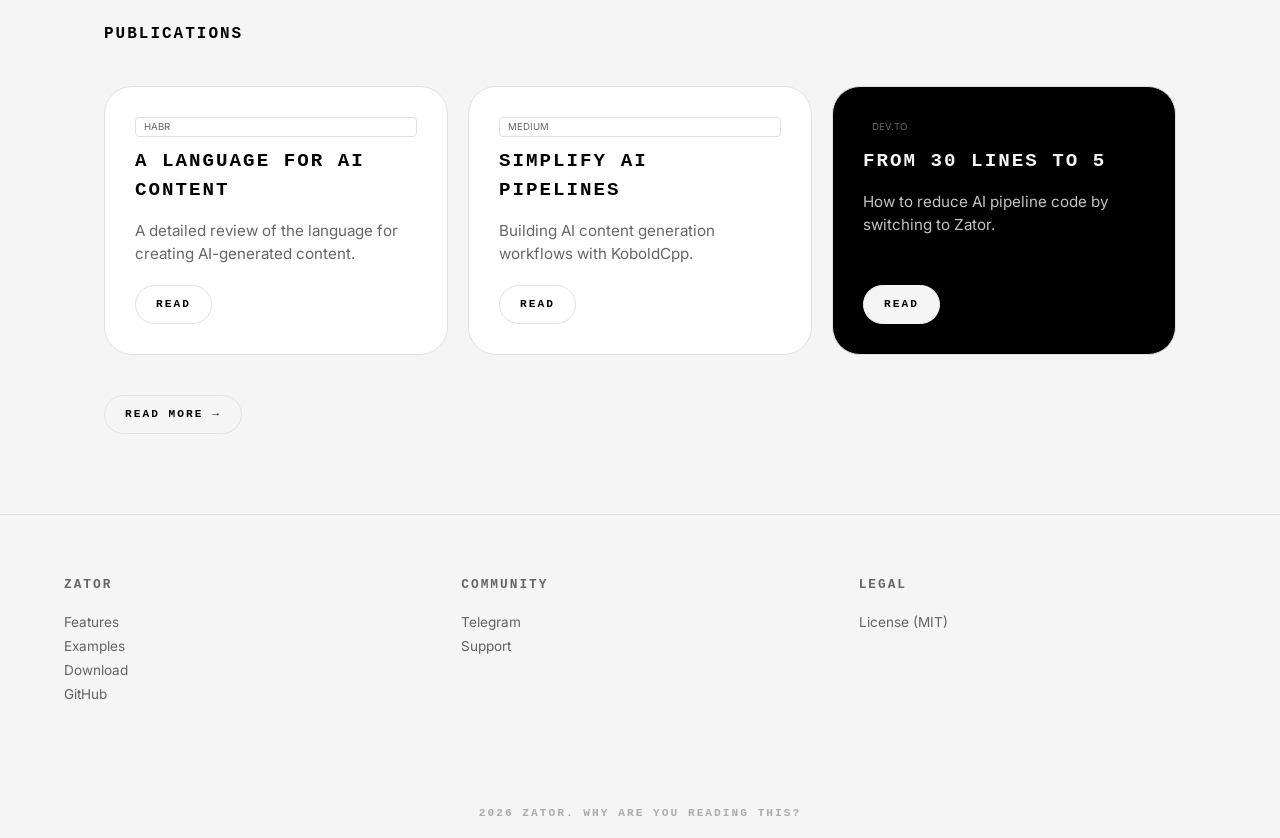
==== commit 2c5450cd: "Add files via upload" ====
--- a/index.html
+++ b/index.html
@@ -37,8 +37,8 @@
         <nav class="ndot">
             <a href="#features">Features</a>
             <a href="#examples">Examples</a>
+            <a href="#download">Download</a>
             <a href="#articles">Articles</a>
-            <a href="#community">Community</a>
         </nav>
     </header>
 
@@ -52,7 +52,7 @@
                 Zator — специализированный язык программирования для генерации и обработки AI-контента через KoboldCpp и Stable Diffusion.
             </p>
             <div style="display: flex; gap: 15px; flex-wrap: wrap;">
-                <a href="https://github.com/4ds-dev/zator/releases/latest/download/zator.exe" class="btn btn-black ndot">Download .EXE</a>
+                <a href="#download" class="btn btn-black ndot">Get Started</a>
                 <a href="https://github.com/4ds-dev/zator/blob/main/README.md" class="btn btn-outline ndot">Documentation</a>
             </div>
         </section>
@@ -114,25 +114,29 @@
                 </div>
             </div>
         </section>
-
-        <!-- Documentation Blocks -->
-        <section id="docs">
-            <h2 class="ndot" style="margin-bottom: 40px; font-size: 1rem;">Resources</h2>
+		
+		
+        <!-- Download Section -->
+        <section id="download">
+            <h2 class="ndot" style="margin-bottom: 40px; font-size: 1rem;">Download & Source</h2>
             <div class="grid-layout">
                 <div class="card">
-                    <h3 class="ndot">Getting Started</h3>
-                    <p>Установка и ваш первый скрипт.</p>
-                    <a href="https://github.com/4ds-dev/zator/blob/main/README.md#2" class="btn btn-outline ndot" style="font-size: 0.7rem;">Open →</a>
-                </div>
-                <div class="card">
-                    <h3 class="ndot">AI Functions</h3>
-                    <p>Работа с generate_text и generate_img.</p>
-                    <a href="https://github.com/4ds-dev/zator/blob/main/README.md#4" class="btn btn-outline ndot" style="font-size: 0.7rem;">Open →</a>
-                </div>
-                <div class="card">
-                    <h3 class="ndot">File System</h3>
-                    <p>Сохранение и организация проектов.</p>
-                    <a href="https://github.com/4ds-dev/zator/blob/main/README.md#6" class="btn btn-outline ndot" style="font-size: 0.7rem;">Open →</a>
+                    <span class="emoji">🚀</span>
+                    <h3 class="ndot">Interpreter</h3>
+                    <p>Последняя стабильная версия компилятора и интерпретатора для Windows.</p>
+                    <a href="https://github.com/4ds-dev/zator/releases/latest/download/zator.exe" class="btn btn-black ndot" style="font-size: 0.7rem;">Download .EXE</a>
+                </div>
+                <div class="card">
+                    <span class="emoji">🧩</span>
+                    <h3 class="ndot">VSCode Extension</h3>
+                    <p>Подсветка синтаксиса и поддержка запуска кода .zator в Visual Studio Code.</p>
+                    <a href="https://marketplace.visualstudio.com/items?itemName=4ds.zator-vscode" target="_blank" class="btn btn-outline ndot" style="font-size: 0.7rem;">Install Extension</a>
+                </div>
+                <div class="card">
+                    <span class="emoji">📦</span>
+                    <h3 class="ndot">Source Code</h3>
+                    <p>Исходный код проекта, примеры скриптов и документация на GitHub.</p>
+                    <a href="https://github.com/4ds-dev/zator" target="_blank" class="btn btn-outline ndot" style="font-size: 0.7rem;">GitHub Repo</a>
                 </div>
             </div>
         </section>
@@ -167,13 +171,14 @@
     <!-- Footer -->
     <footer>
         <div>
-            <h5 class="ndot">Zator</h5>
-            <ul>
-                <li><a href="/#features">Возможности</a></li>
-                <li><a href="/#examples">Примеры</a></li>
-                <li><a href="https://github.com/4ds-dev/zator">GitHub</a></li>
-            </ul>
-        </div>
+			<h5 class="ndot">Zator</h5>
+			<ul>
+				<li><a href="/#features">Возможности</a></li>
+				<li><a href="/#examples">Примеры</a></li>
+				<li><a href="/#download">Скачать</a></li>
+				<li><a href="https://github.com/4ds-dev/zator">GitHub</a></li>
+			</ul>
+		</div>
         <div>
             <h5 class="ndot">Community</h5>
             <ul>
@@ -194,7 +199,6 @@
     </div>
 
     <script>
-        // Эффект появления при скролле
         const observer = new IntersectionObserver((entries) => {
             entries.forEach(entry => {
                 if (entry.isIntersecting) {
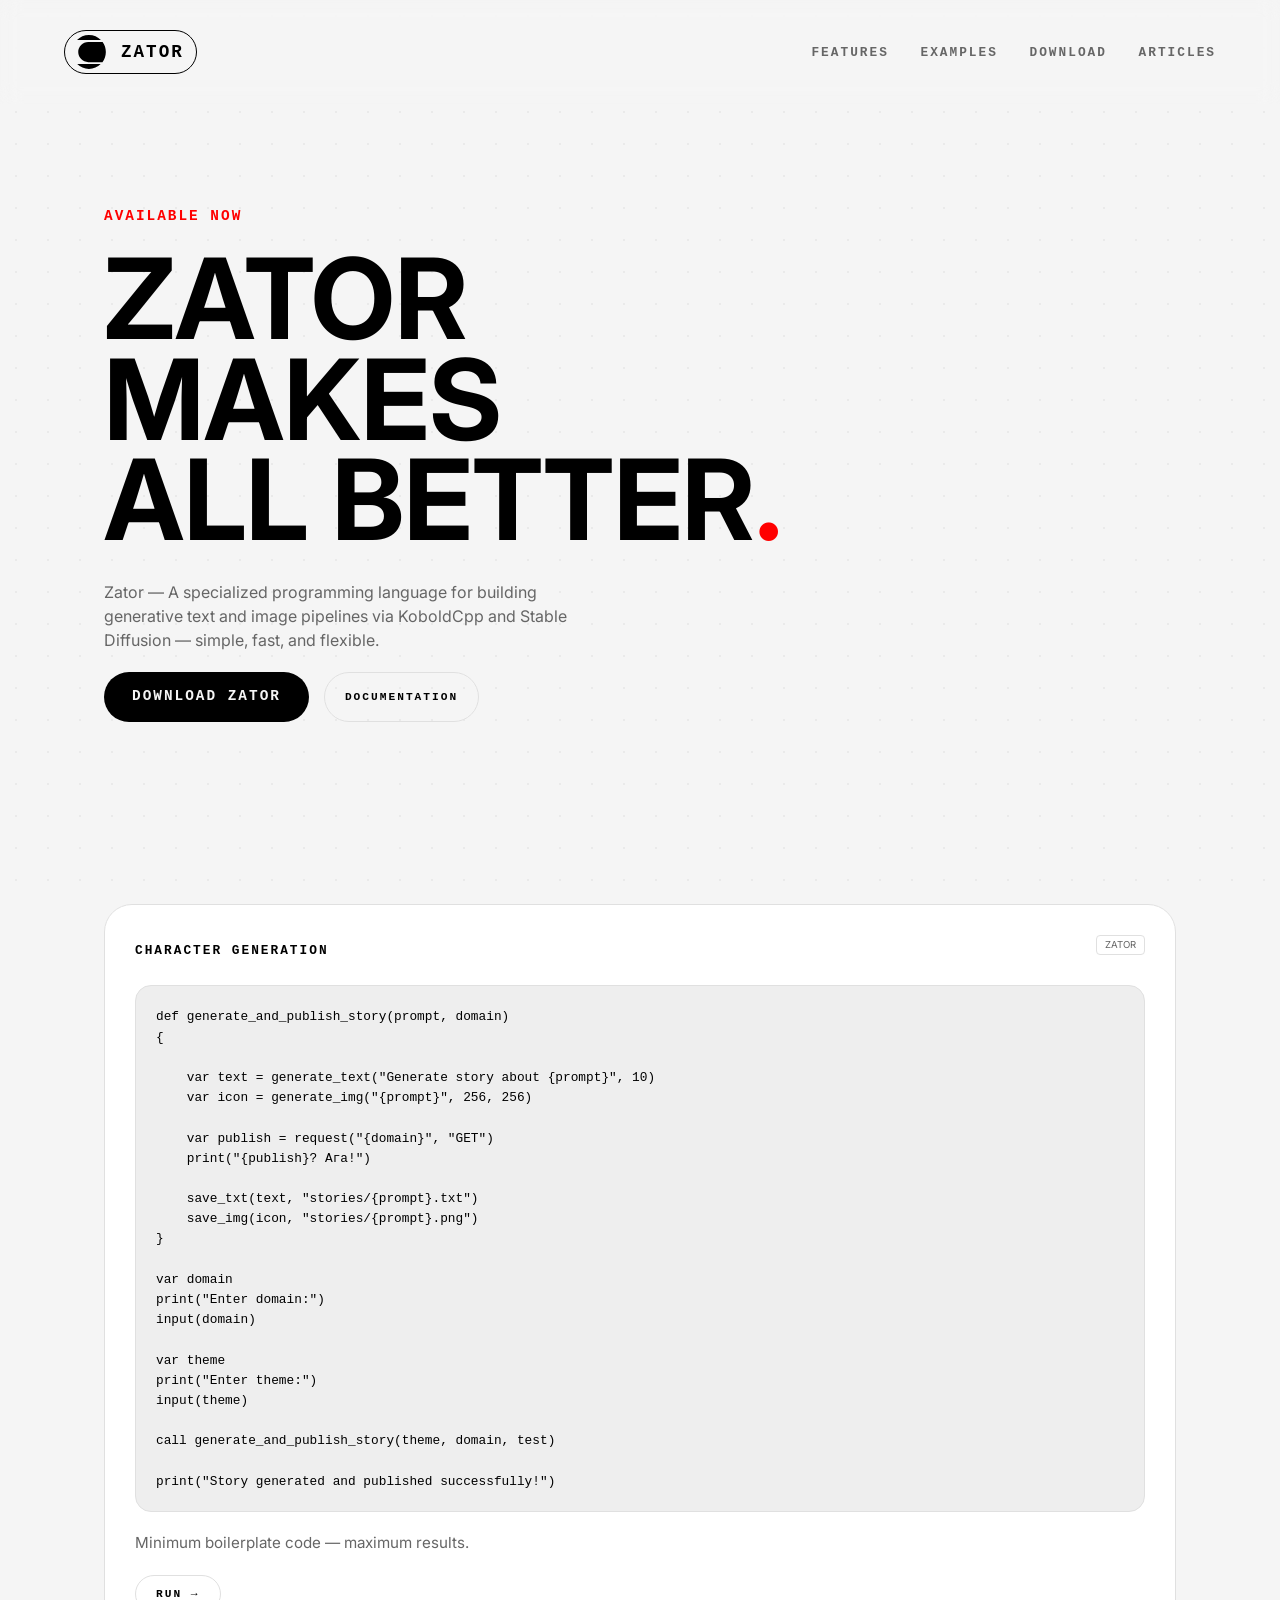
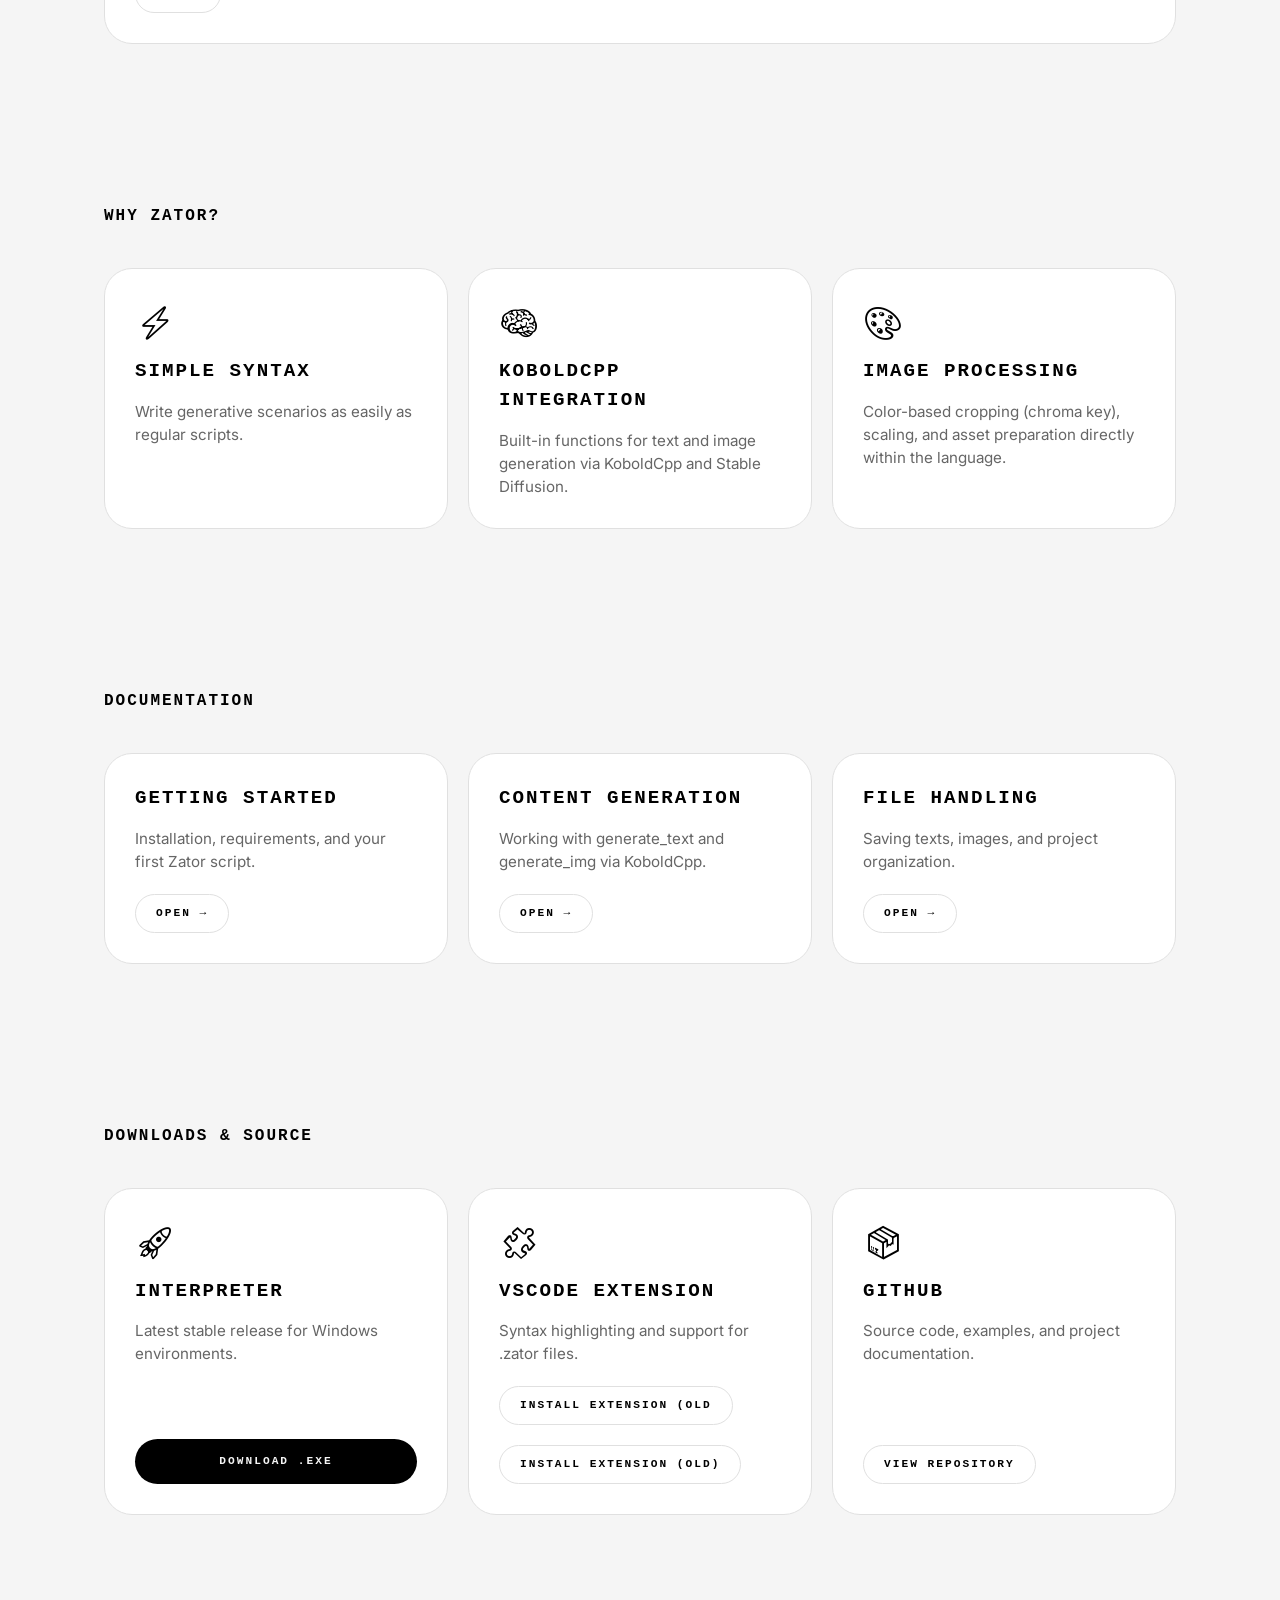
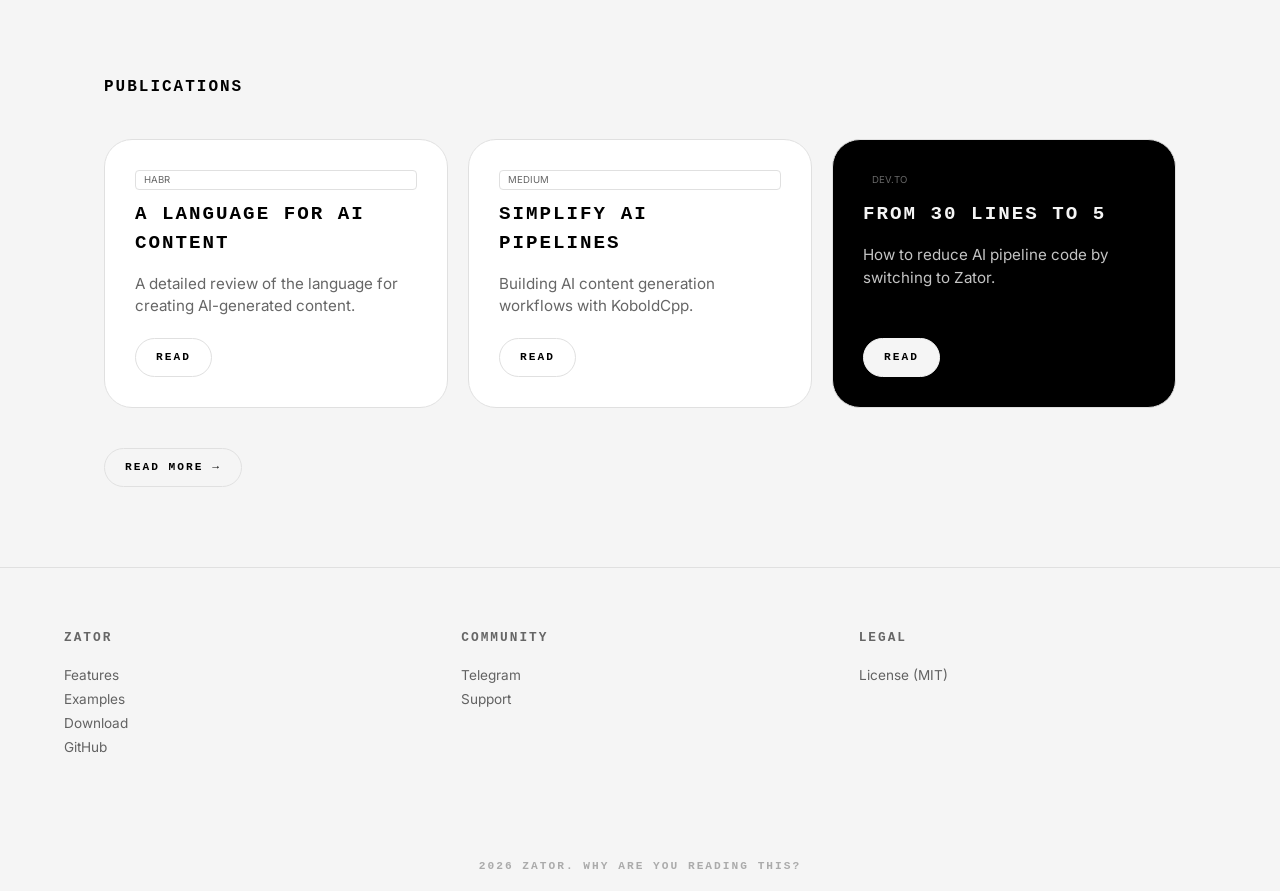
==== commit 8ad646b4: "Update index.html" ====
--- a/index.html
+++ b/index.html
@@ -130,7 +130,9 @@
                     <span class="emoji">🧩</span>
                     <h3 class="ndot">VSCode Extension</h3>
                     <p>Подсветка синтаксиса и поддержка запуска кода .zator в Visual Studio Code.</p>
-                    <a href="https://marketplace.visualstudio.com/items?itemName=4ds.zator-vscode" target="_blank" class="btn btn-outline ndot" style="font-size: 0.7rem;">Install Extension</a>
+                    <a href="https://open-vsx.org/extension/4ds/zator-vscode" target="_blank" class="btn btn-outline ndot" style="font-size: 0.7rem;">Install Extension
+					
+					<a href="https://marketplace.visualstudio.com/items?itemName=4ds.zator-vscode" target="_blank" class="btn btn-outline ndot" style="font-size: 0.7rem;">Install Extension</a>
                 </div>
                 <div class="card">
                     <span class="emoji">📦</span>
@@ -216,4 +218,4 @@
         });
     </script>
 </body>
-</html>+</html>
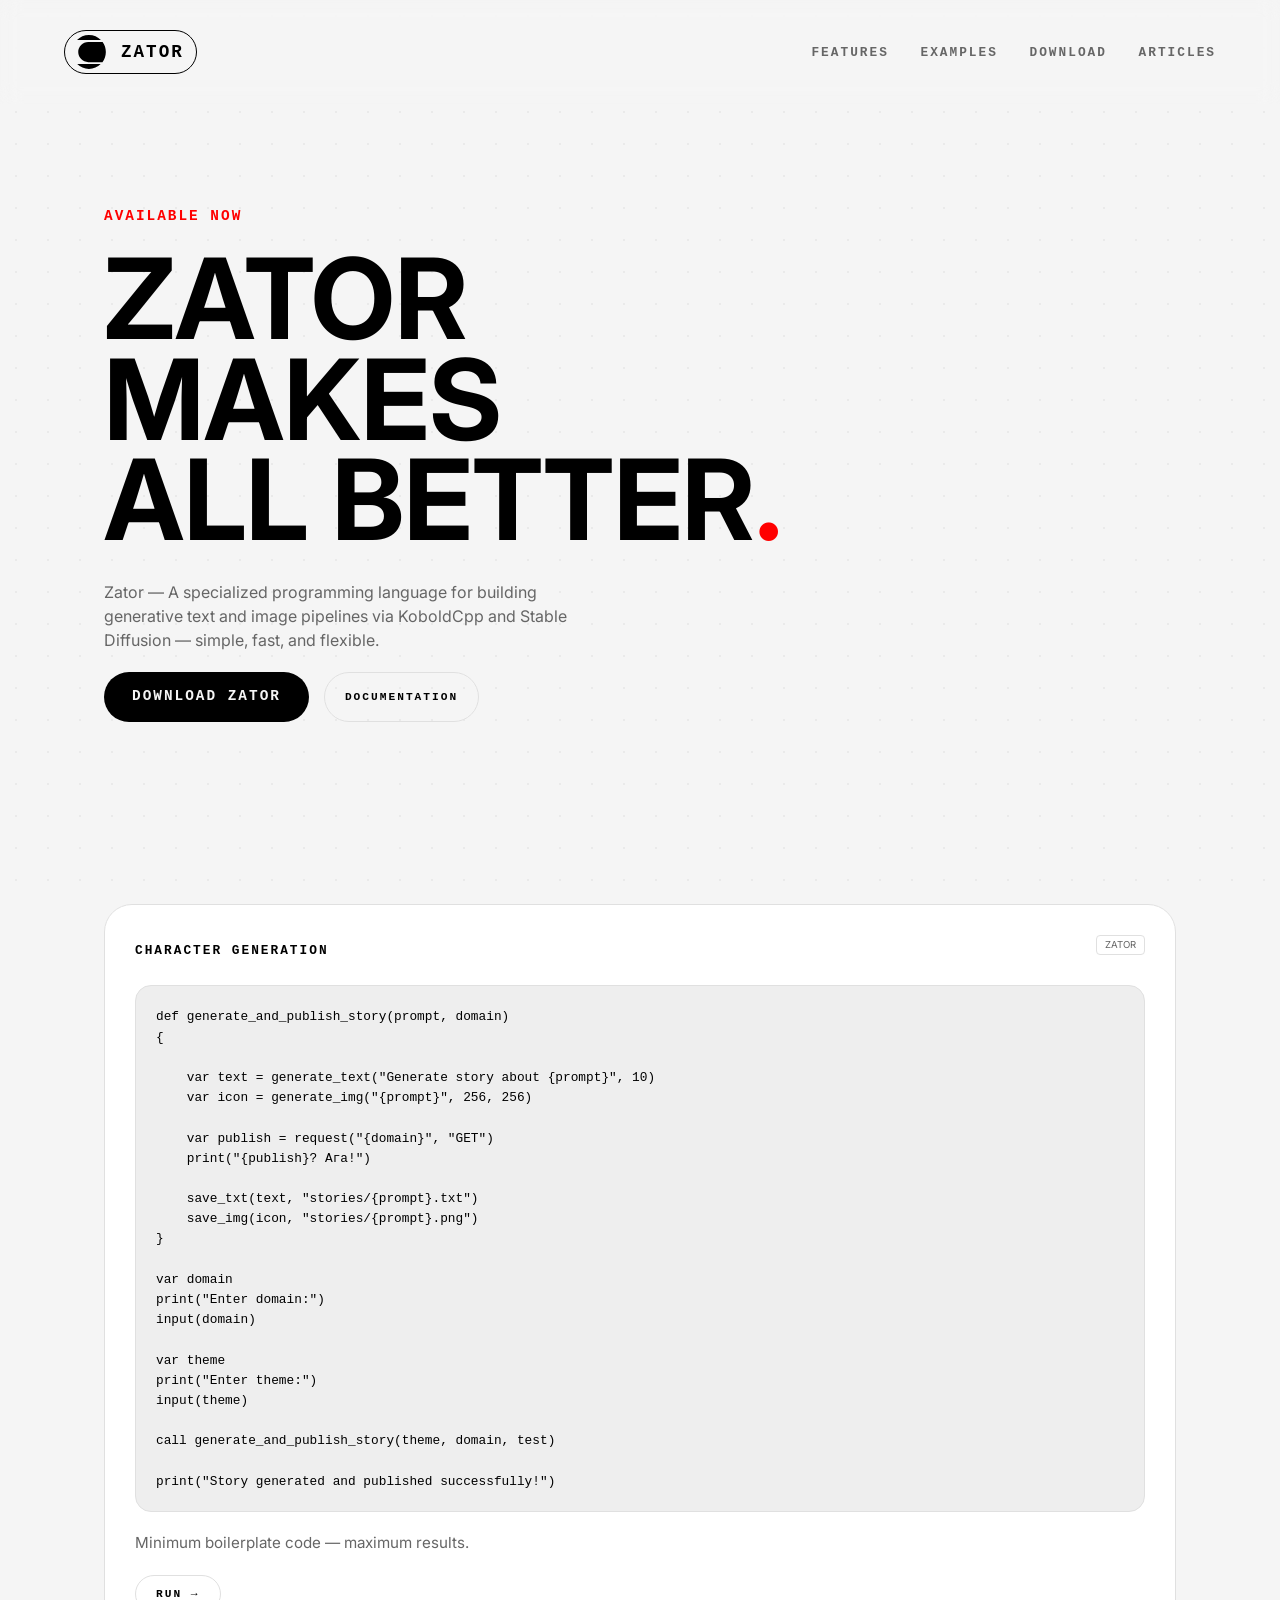
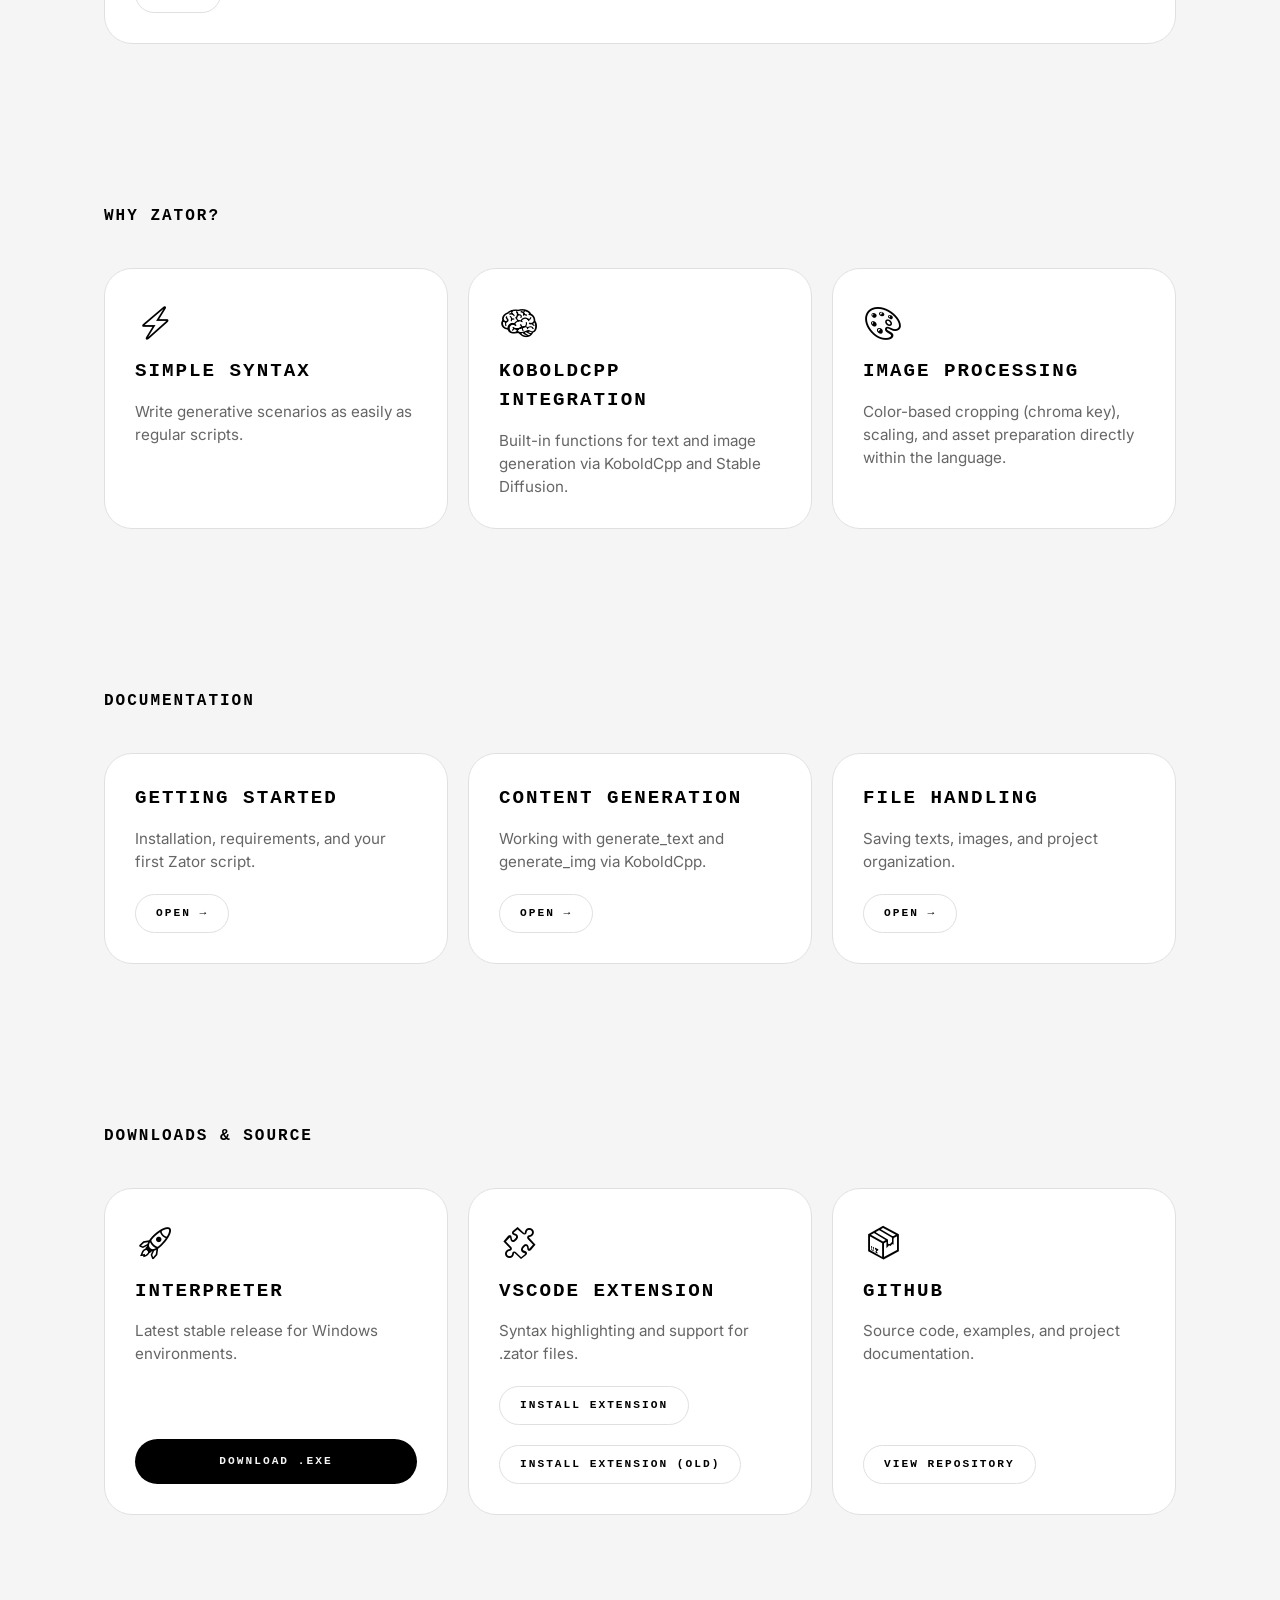
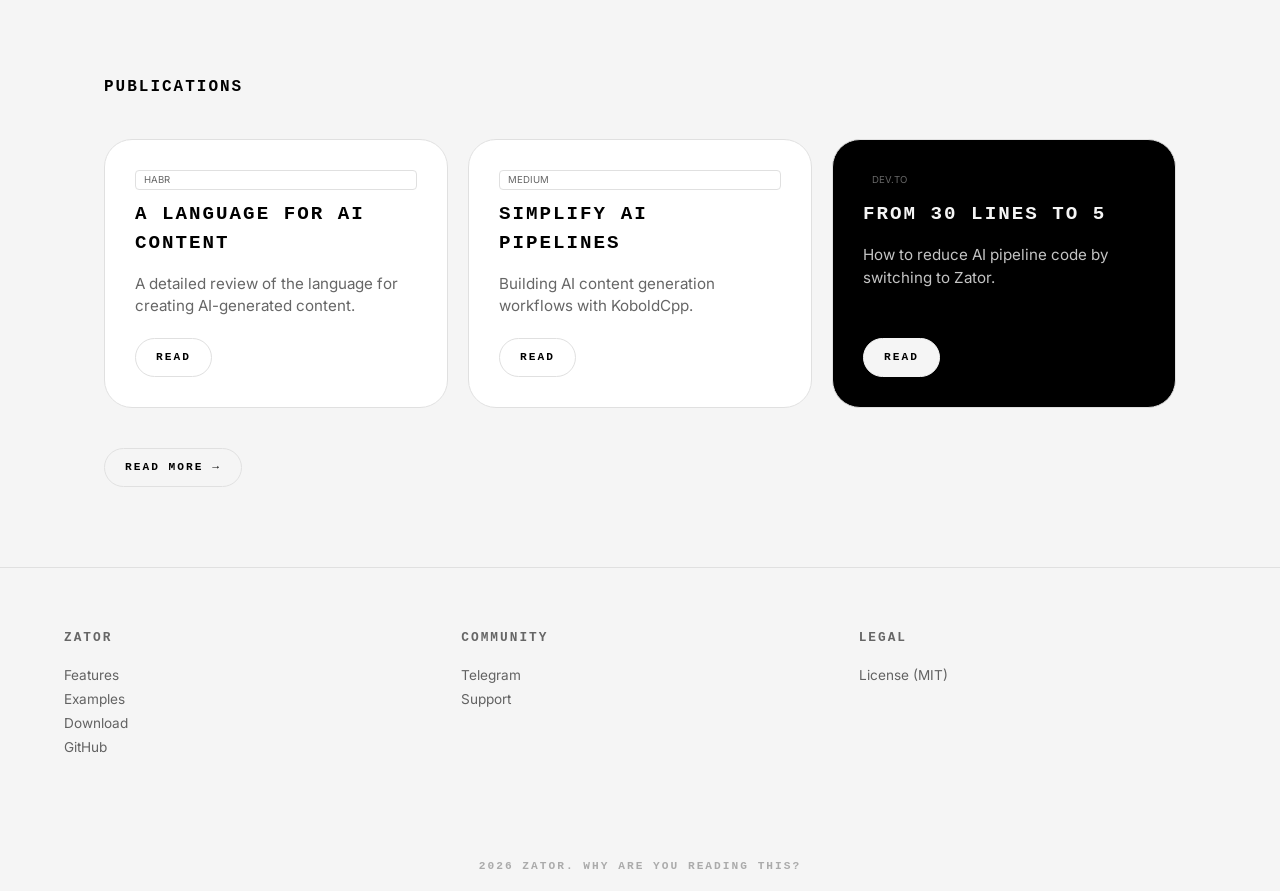
==== commit 661d4824: "Update index.html" ====
--- a/index.html
+++ b/index.html
@@ -132,7 +132,7 @@
                     <p>Подсветка синтаксиса и поддержка запуска кода .zator в Visual Studio Code.</p>
                     <a href="https://open-vsx.org/extension/4ds/zator-vscode" target="_blank" class="btn btn-outline ndot" style="font-size: 0.7rem;">Install Extension
 					
-					<a href="https://marketplace.visualstudio.com/items?itemName=4ds.zator-vscode" target="_blank" class="btn btn-outline ndot" style="font-size: 0.7rem;">Install Extension</a>
+					<a href="https://marketplace.visualstudio.com/items?itemName=4ds.zator-vscode" target="_blank" class="btn btn-outline ndot" style="font-size: 0.7rem;">Install Extension (old)</a>
                 </div>
                 <div class="card">
                     <span class="emoji">📦</span>
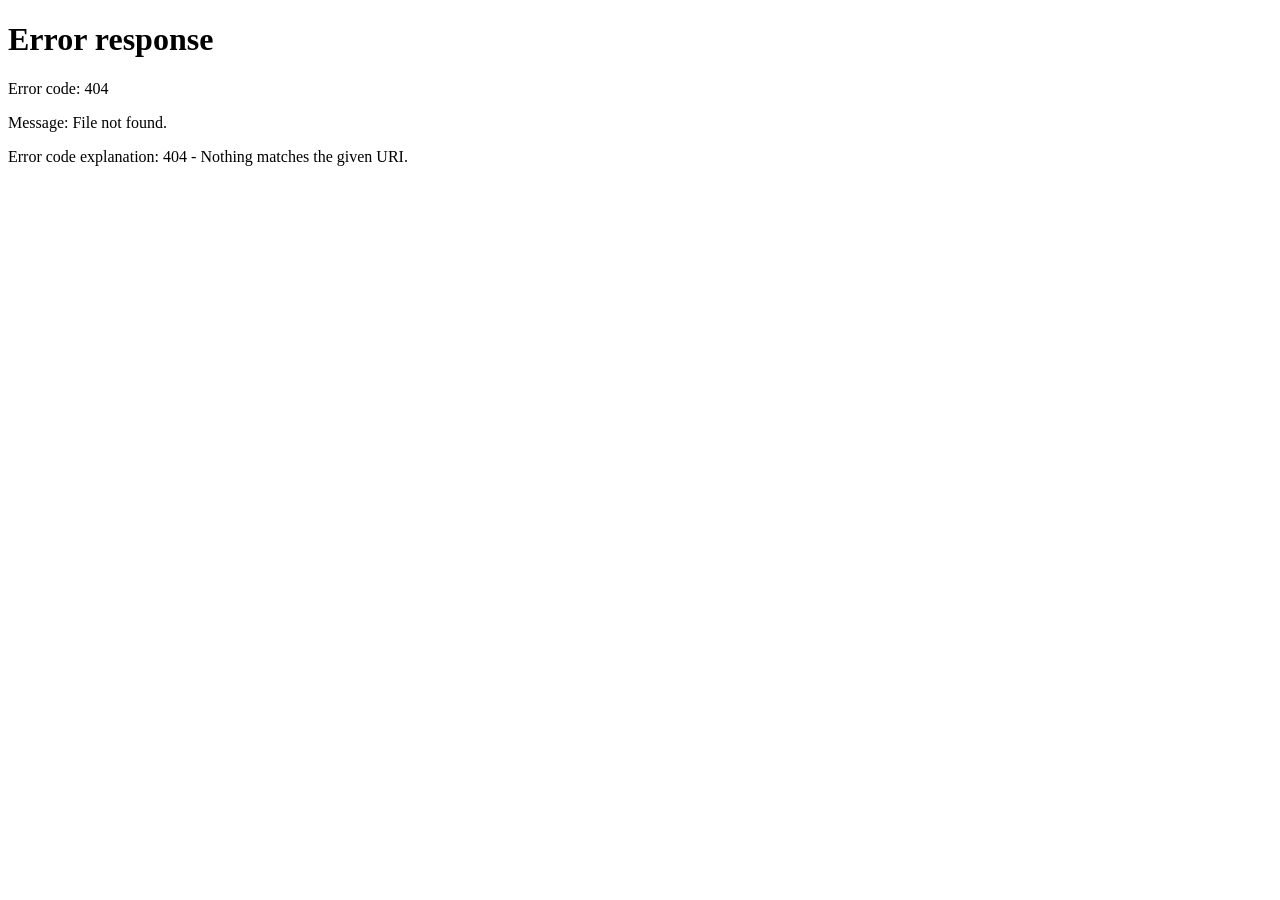
==== commit fd0ed46f: "Add files via upload" ====
--- a/index.html
+++ b/index.html
@@ -19,7 +19,7 @@
             
             if (!userLang.toLowerCase().startsWith('ru')) {
                 sessionStorage.setItem('lang_redirected', 'true');
-                window.location.href = 'en.html'; 
+                window.location.href = 'en'; 
             }
         }
     })();
@@ -46,14 +46,13 @@
 	<div>
         <!-- Hero Section -->
         <section class="hero">
-            <p class="hero-badge ndot">Available Now</p>
             <h1>ZATOR<br>MAKES<br>ALL BETTER<span style="color: var(--accent-red);">.</span></h1>
             <p style="max-width: 500px; color: var(--text-soft);">
                 Zator — специализированный язык программирования для генерации и обработки AI-контента через KoboldCpp и Stable Diffusion.
             </p>
             <div style="display: flex; gap: 15px; flex-wrap: wrap;">
                 <a href="#download" class="btn btn-black ndot">Get Started</a>
-                <a href="https://github.com/4ds-dev/zator/blob/main/README.md" class="btn btn-outline ndot">Documentation</a>
+                <a href="/story" class="btn btn-outline ndot">Посмотреть шоукейс Zator</a>
             </div>
         </section>
 	
@@ -130,9 +129,7 @@
                     <span class="emoji">🧩</span>
                     <h3 class="ndot">VSCode Extension</h3>
                     <p>Подсветка синтаксиса и поддержка запуска кода .zator в Visual Studio Code.</p>
-                    <a href="https://open-vsx.org/extension/4ds/zator-vscode" target="_blank" class="btn btn-outline ndot" style="font-size: 0.7rem;">Install Extension
-					
-					<a href="https://marketplace.visualstudio.com/items?itemName=4ds.zator-vscode" target="_blank" class="btn btn-outline ndot" style="font-size: 0.7rem;">Install Extension (old)</a>
+                    <a href="https://marketplace.visualstudio.com/items?itemName=4ds.zator-vscode" target="_blank" class="btn btn-outline ndot" style="font-size: 0.7rem;">Install Extension</a>
                 </div>
                 <div class="card">
                     <span class="emoji">📦</span>
@@ -197,7 +194,7 @@
     </footer>
 
     <div class="footer-bottom ndot">
-        2026 Zator. Бебебе. 
+        2026 Zator. Бебебе.
     </div>
 
     <script>
@@ -218,4 +215,4 @@
         });
     </script>
 </body>
-</html>
+</html>
